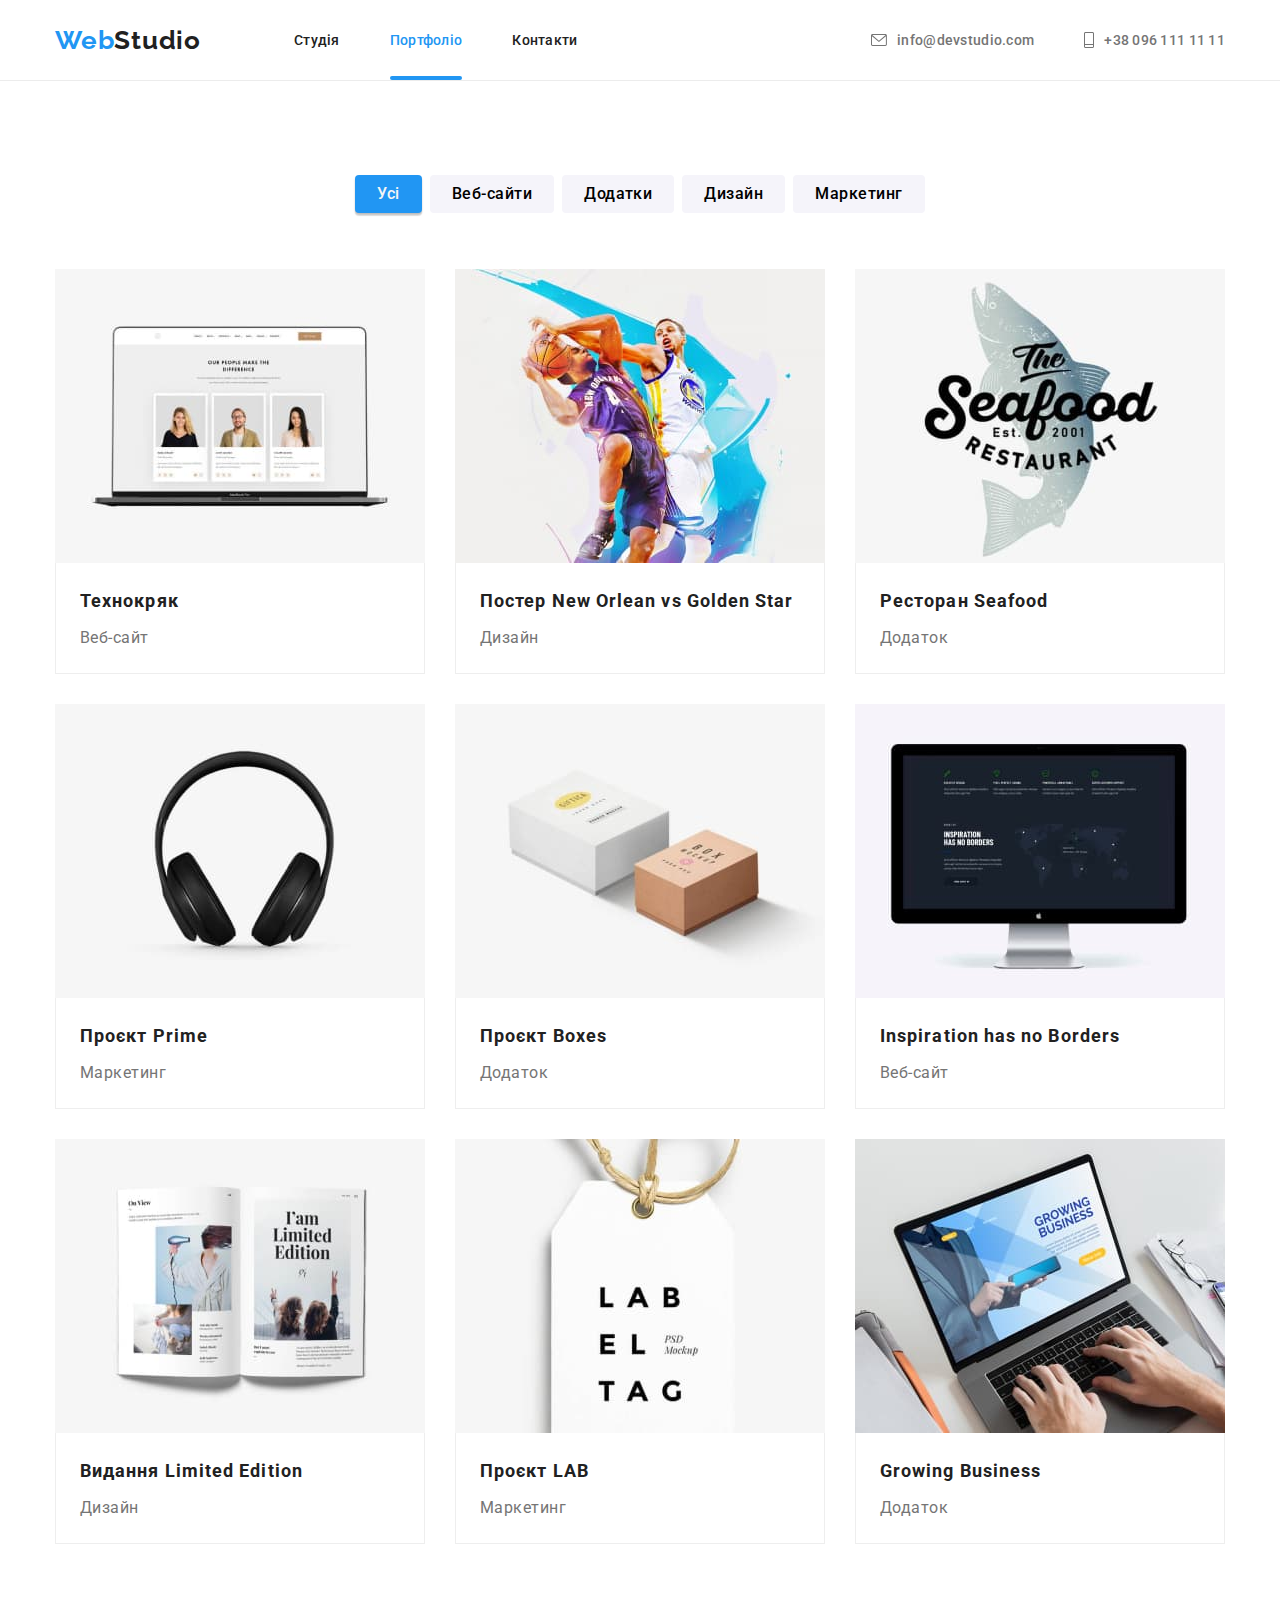
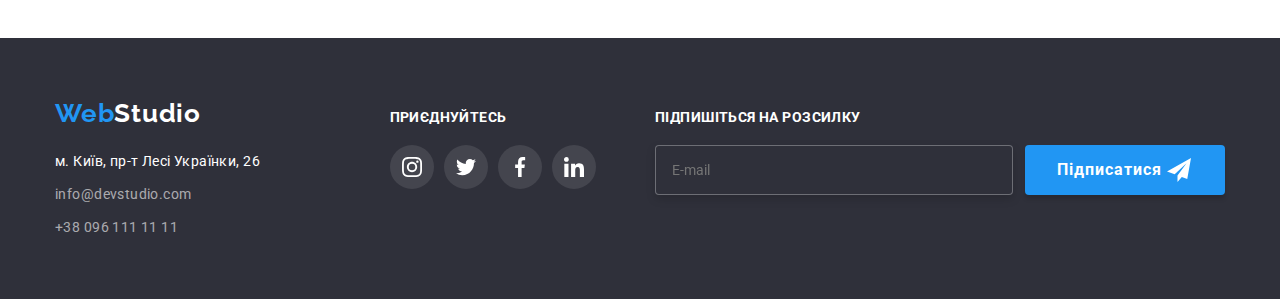
==== portfolio.html @ 70633ae8 "Initial commit" ====
<!DOCTYPE html>
<html lang="ek">
  <head>
    <meta charset="UTF-8" />
    <meta http-equiv="X-UA-Compatible" content="IE=edge" />
    <meta name="viewport" content="width=device-width, initial-scale=1.0" />
    <title>portfolio</title>

    <link rel="preconnect" href="https://fonts.googleapis.com" />
    <link rel="preconnect" href="https://fonts.gstatic.com" crossorigin />
    <link
      href="https://fonts.googleapis.com/css2?family=Raleway:wght@700&family=Roboto:wght@400;500;700;900&display=swap"
      rel="stylesheet"
    />

    <link rel="stylesheet" href="./CSS/modern-normalize.css" />

    <link rel="stylesheet" href="./CSS/style.css" />
  </head>
  <body>
    <!-- Шапка -->

    <header class="header">
      <div class="container container-head">
        <nav class="nav">
          <a class="logo-head" href="./index.html"><span class="accent">Web</span>Studio</a>
          <ul class="list-nav">
            <li class="item-nav">
              <a class="link-nav" href="./index.html">Студія</a>
            </li>
            <li class="item-nav ">
              <a class="link-nav active" href="./portfolio.html">Портфоліо</a>
            </li>
            <li class="item-nav">
              <a class="link-nav" href="">Контакти</a>
            </li>
          </ul>
        </nav>

        <ul class="list-contakt">
          <li class="item">
            <a
              class="link-address"
              href="mailto:info@devstudio.com"
              target="_blank"
              rel="noreferrer noopener"
            >
              <svg class="address-icons" width="16" height="12">
                <use href="./images/icons.svg#envelope"></use>
              </svg>

              info@devstudio.com</a
            >
          </li>
          <li class="item-tel">
            <a class="link-tel" href="tel:+380961111111" target="_blank" rel="noreferrer noopener">
              <svg class="tel-icons" width="10" height="16">
                <use href="./images/icons.svg#tel"></use>
              </svg>
              +38 096 111 11 11</a
            >
          </li>
        </ul>
      </div>
    </header>

    <!--Основа-->

    <main class="main">
      <section class="section main-nav">
        <div class="container">
          <h1 class="visually-hidden">Портфоліо</h1>
          <ul class="list-btn">
            <li class="item-btn">
              <button class="btn-all" type="button"><span class="text-all"> Усі </span></button>
            </li>
            <li class="item-btn">
              <button class="btn" type="button">Веб-сайти</button>
            </li>
            <li class="item-btn">
              <button class="btn" type="button">Додатки</button>
            </li>
            <li class="item-btn">
              <button class="btn" type="button">Дизайн</button>
            </li>
            <li class="item-btn">
              <button class="btn" type="button">Маркетинг</button>
            </li>
          </ul>

          <!--Проекти протфоліо-->

          <ul class="list-port">
            <li class="item-port">
              <div class="tomb-img">
              <img
                src="./images/portfolio/img-1.jpg"
                alt="на екрані фото трьох людей"
                class="img"
                width="370"
                height="294"
              />
              <div class="overlay">
                <p class="overlay-text">Ресурс пропонує комплексні пропозиції з різним рівнем функціоналу та сервісів. Все це дозволить відвідувачу отримати вичерпні відомості про компанію чи приватну особу.</p>
              </div>
              </div>
              <div class="bord">
                <h2 class="subject">Технокряк</h2>
                <p class="text-port">Веб-сайт</p>
              </div>
            </li>
            <li class="item-port">
              <div class="tomb-img">
              <img
                src="./images/portfolio/img-2.jpg"
                alt="два баскедболіста борються за мяч"
                class="img"
                width="370"
                height="294"
              />
              <div class="overlay">
                <p class="overlay-text">Ресурс пропонує комплексні пропозиції з різним рівнем функціоналу та сервісів. Все це дозволить відвідувачу отримати вичерпні відомості про компанію чи приватну особу.</p>
              </div>
              </div>
              <div class="bord">
                <h2 class="subject">Постер New Orlean vs Golden Star</h2>
                <p class="text-port">Дизайн</p>
              </div>
            </li>
            <li class="item-port">
              <div class="tomb-img">
              <img
                src="./images/portfolio/img-3.jpg"
                alt="логоти ресорану з робою"
                class="img"
                width="370"
                height="294"
              />
              <div class="overlay">
                <p class="overlay-text">Ресурс пропонує комплексні пропозиції з різним рівнем функціоналу та сервісів. Все це дозволить відвідувачу отримати вичерпні відомості про компанію чи приватну особу.</p>
              </div>
              </div>
              <div class="bord">
                <h2 class="subject">Ресторан Seafood</h2>
                <p class="text-port">Додаток</p>
              </div>
            </li>
            <li class="item-port">
              <div class="tomb-img">
              <img
                src="./images/portfolio/img-4.jpg"
                alt="наушники"
                class="img"
                width="370"
                height="294"
              />
              <div class="overlay">
                <p class="overlay-text">Ресурс пропонує комплексні пропозиції з різним рівнем функціоналу та сервісів. Все це дозволить відвідувачу отримати вичерпні відомості про компанію чи приватну особу.</p>
              </div>
              </div>
              <div class="bord">
                <h2 class="subject">Проєкт Prime</h2>
                <p class="text-port">Маркетинг</p>
              </div>
            </li>
            <li class="item-port">
              <div class="tomb-img">
              <img
                src="./images/portfolio/img-5.jpg"
                alt="дві коробки"
                class="img"
                width="370"
                height="294"
              />
              <div class="overlay">
                <p class="overlay-text">Ресурс пропонує комплексні пропозиції з різним рівнем функціоналу та сервісів. Все це дозволить відвідувачу отримати вичерпні відомості про компанію чи приватну особу.</p>
              </div>
              </div>
              <div class="bord">
                <h2 class="subject">Проєкт Boxes</h2>
                <p class="text-port">Додаток</p>
              </div>
            </li>
            <li class="item-port">
              <div class="tomb-img">
              <img
                src="./images/portfolio/img-6.jpg"
                alt="на екрані зображена карта світу"
                class="img"
                width="370"
                height="294"
              />
              <div class="overlay">
                <p class="overlay-text">Ресурс пропонує комплексні пропозиції з різним рівнем функціоналу та сервісів. Все це дозволить відвідувачу отримати вичерпні відомості про компанію чи приватну особу.</p>
              </div>
              </div>
              <div class="bord">
                <h2 class="subject">Inspiration has no Borders</h2>
                <p class="text-port">Веб-сайт</p>
              </div>
            </li>
            <li class="item-port">
              <div class="tomb-img">
              <img
                src="./images/portfolio/img-7.jpg"
                alt="розгорнута книга"
                class="img"
                width="370"
                height="294"
              />
              <div class="overlay">
                <p class="overlay-text">Ресурс пропонує комплексні пропозиції з різним рівнем функціоналу та сервісів. Все це дозволить відвідувачу отримати вичерпні відомості про компанію чи приватну особу.</p>
              </div>
              </div>
              <div class="bord">
                <h2 class="subject">Видання Limited Edition</h2>
                <p class="text-port">Дизайн</p>
              </div>
            </li>
            <li class="item-port">
              <div class="tomb-img">
              <img
                src="./images/portfolio/img-8.jpg"
                alt="бірка з логотипом"
                class="img"
                width="370"
                height="294"
              />
              <div class="overlay">
                <p class="overlay-text">Ресурс пропонує комплексні пропозиції з різним рівнем функціоналу та сервісів. Все це дозволить відвідувачу отримати вичерпні відомості про компанію чи приватну особу.</p>
              </div>
              </div>
              <div class="bord">
                <h2 class="subject">Проєкт LAB</h2>
                <p class="text-port">Маркетинг</p>
              </div>
            </li>
            <li class="item-port">
              <div class="tomb-img">
              <img
                src="./images/portfolio/img-9.jpg"
                alt="набирає на клавіатурі ноутбука"
                class="img"
                width="370"
                height="294"
              />
              <div class="overlay">
                <p class="overlay-text">Ресурс пропонує комплексні пропозиції з різним рівнем функціоналу та сервісів. Все це дозволить відвідувачу отримати вичерпні відомості про компанію чи приватну особу.</p>
              </div>
              </div>
              <div class="bord">
                <h2 class="subject">Growing Business</h2>
                <p class="text-port">Додаток</p>
              </div>
            </li>
          </ul>
        </div>
      </section>
    </main>

    <!-- Підвал -->

   <footer class="footer">
      <div class="container foot-wrap">
        <div class="contact">
        <a class="logo-foot" href="./index.html"><span class="accent">Web</span>Studio</a>
          <address class="cont">
            <ul class="list-cont">
              <li class="item-cont">
                <a class="link-cont" href="">м. Київ, пр-т Лесі Українки, 26</a>
              </li>
              <li class="item-cont">
                <a class="link-address-foot" href="mailto:info@devstudio.com">info@devstudio.com</a>
              </li>
              <li class="item-cont">
                <a class="link-tel-foot" href="tel:+380961111111">+38 096 111 11 11</a>
              </li>
            </ul>
          </address>
        </div>

          <div class="social-foot">
            <h2 class="title-foote">ПРИЄДНУЙТЕСЬ</h2>
            <ul class="socials list-foot">
              <li class="socilas-item-foot">
                <a
                  class="socials-link-foot"
                  href="https://www.instagram.com/"
                  target="_blank"
                  rel="noreferrer noopener"
                  aria-label="Instagram"
                >
                  <svg class="socials-icons-foot" width="20" height="20">
                    <use href="./images/icons.svg#instagram"></use>
                  </svg>
                </a>
              </li>
              <li class="socilas-item-foot">
                <a
                  class="socials-link-foot"
                  href="https://twitter.com/"
                  target="_blank"
                  rel="noreferrer noopener"
                  aria-label="Twitter"
                >
                  <svg class="socials-icons-foot" width="20" height="20">
                    <use href="./images/icons.svg#twitter"></use>
                  </svg>
                </a>
              </li>
              <li class="socilas-item-foot">
                <a
                  class="socials-link-foot"
                  href="https://www.facebook.com/"
                  target="_blank"
                  rel="noreferrer noopener"
                  aria-label="Facebook"
                >
                  <svg class="socials-icons-foot" width="20" height="20">
                    <use href="./images/icons.svg#facebook"></use></svg
                ></a>
              </li>
              <li class="socilas--foot">
                <a
                  class="socials-link-foot"
                  href="https://www.linkedin.com/"
                  target="_blank"
                  rel="noreferrer noopener"
                  aria-label="Linkedin"
                >
                  <svg class="socials-icons-foot" width="20" height="20">
                    <use href="./images/icons.svg#linkedin"></use></svg
                ></a>
              </li>
            </ul>
          </div>

          <form class="form-footer" name="form-emil">
            <strong class="form-footer-title">Підпишіться на розсилку</strong>

              <div class="form-footer-group" role="group">
                <lable class="form-footer-field">
                  <input type="email" class="form-footer-input" name="email" placeholder="E-mail">
                </lable>
              
              <button class="footer-btn" type="submit">Підписатися</button>
              <svg class="footer-btn-icons" width="24" height="24" >
                <use href="./images/icons.svg#send"></use>
              </svg>
              <div>
          </form>
      </div>
    </footer>
  </body>
</html>
---- CSS/style.css ----
:root {
  --accent-color: #2196f3;
  --secondary-color: #f5f5f5;
  --primary-text-color: #212121;
  --secondary-text-color: #757575;
  --icons-color: #afb1b8;
  --backgraund-color: #ffffff;
  --backgraund-secondary-color: #2f303a;
  --animation: 250ms cubic-bezier(0.4, 0, 0.2, 1);
}

body {
  font-family: 'Roboto', sans-serif;
  font-style: normal;
  font-size: 14px;
  letter-spacing: 0.03em;
  color: var(--primary-text-color);
  background-color: var(--backgraund-color);
}
/* reset*/

html {
  box-sizing: border-box;
}

*,
*::after,
*::before {
  box-sizing: inherit;
}
h1,
h2,
h3,
h4,
h5,
h6,
p,
ul {
  padding-left: 0;
  margin: 0;
}

img {
  display: block;
  max-width: 100%;
  height: auto;
}

.container {
  width: 1200px;
  margin: 0 auto;
  padding: 0 15px;
}

/*   outline: 2px solid red; */

.section {
  padding: 94px 0px;
}

.visually-hidden {
  position: absolute;
  width: 1px;
  height: 1px;
  margin: -1px;
  border: 0;
  padding: 0;

  white-space: nowrap;
  clip-path: inset(100%);
  clip: rect(0 0 0 0);
  overflow: hidden;
}

ul {
  list-style: none;
  display: inline-flex;
}

/* Соціальці мережі*/

.socials {
  display: flex;
  justify-content: center;
  gap: 10px;
}

.socials-link {
  display: flex;
  justify-content: center;
  align-items: center;
  width: 44px;
  height: 44px;
  background-color: var(--backgraund-color);
  border-radius: 50%;
  fill: var(--icons-color);
  transition: color var(--animation), background-color var(--animation);
}

.socials-icons {
  /*fill: currentColor;*/
  transition: fill var(--animation), background-color var(--animation);
}

/* .socials-link:hover .socials-icons,
.socials-link:focus .socials-icons {
  fill: var(--accent-color);
}
  */

.socials-link:hover,
.socials-link:focus {
  background-color: var(--accent-color);
  fill: var(--backgraund-color);
}

/* Клієнти */

.icons-list {
  display: flex;
  justify-content: center;
  gap: 30px;
  flex-basis: calc((100% - 30px) / 6);
  /*fill: var(--icons-color);*/
  cursor: pointer;
}

/*.icons-item {
  display: flex;
  justify-content: center;
  align-items: center;
  width: 170px;
  height: 92px;
  border: 1px solid var(--icons-color);
  border-radius: 4px;
}
*/
.icons-link {
  display: flex;
  justify-content: center;
  align-items: center;
  width: 170px;
  height: 92px;
  fill: var(--icons-color);
  border: 1px solid var(--icons-color);
  border-radius: 4px;
  transition: color var(--animation), background-color var(--animation);
}

.cliens-icons {
  transition: fill var(--animation);
}

.icons-link:hover,
.icons-link:focus {
  fill: var(--accent-color);
  border-color: var(--accent-color);
}

.accent {
  color: var(--accent-color);
}

a {
  color: inherit;
  text-decoration: none;
}

.container-head {
  display: flex;
  align-items: center;
}

.link-nav:hover,
.link-nav:focus {
  color: var(--accent-color);
}

.link-tel:hover,
.link-tel:focus {
  color: var(--accent-color);
}

.link-address:hover,
.link-address:focus {
  color: var(--accent-color);
}

.address-icons {
  fill: currentColor;
}

.tel-icons {
  fill: currentColor;
}

.address-icons:hover,
.address-icons:focus {
  fill: var(--accent-color);
}

.tel-icons:hover,
.tel-icons:focus {
  fill: var(--accent-color);
}

.tel-icons {
  justify-content: center;
  align-items: center;
}
.item-tel {
  gap: 10px;
}

/* Шапка */

header {
  border-bottom: 1px solid #ececec;
}

.logo-head {
  font-family: 'Raleway';
  font-style: normal;
  font-weight: 700;
  font-size: 26px;
  line-height: calc(31 / 26);
  letter-spacing: 0.03em;
  margin-right: 93px;
}

.nav {
  display: flex;
  align-items: center;
}

.list-nav {
  gap: 50px;
}

.list-contakt {
  display: flex;
  align-items: center;
  justify-content: center;
  margin-left: auto;
  gap: 50px;
}

.active {
  position: relative;
  color: var(--accent-color);
}

/* .port {
  position: relative;
  color: var(--accent-color);
} */

.link-nav {
  font-weight: 500;
  font-size: 14px;
  line-height: calc(16 / 14);
  letter-spacing: 0.02em;
  padding-top: 20px;
  padding-bottom: 32px;
  transition: color var(--animation);
}

.link-nav.active::after {
  content: '';
  position: absolute;
  bottom: 0;
  left: 0;

  width: 100%;
  height: 4px;
  border-radius: 2px;
  background-color: var(--accent-color);
}

.link-address {
  display: flex;
  justify-content: center;
  align-items: center;
  gap: 10px;
  color: var(--secondary-text-color);
  font-weight: 500;
  font-size: 14px;
  line-height: calc(16 / 14);
  letter-spacing: 0.02em;
  padding-top: 32px;
  padding-bottom: 32px;
  transition: color var(--animation);
}

.link-tel {
  display: flex;
  justify-content: center;
  align-items: center;
  gap: 10px;
  color: var(--secondary-text-color);
  font-weight: 500;
  font-size: 14px;
  line-height: calc(16 / 14);
  letter-spacing: 0.02em;
  padding-top: 32px;
  padding-bottom: 32px;
  transition: color var(--animation);
}

/* Ефективні бізнесу */

.hero {
  max-width: 1600px;
  text-align: center;
  padding: 200px 0;
  background-color: #2f303a;
  background-image: linear-gradient(to right, rgba(48, 48, 58, 0.4), rgba(48, 48, 58, 0.4)),
    url(../images/main/Img.jpg);
  background-position: center;
  background-repeat: no-repeat;
  background-size: cover;
  margin: 0 auto;
}

.hero-title {
  width: 696px;
  font-weight: 900;
  font-size: 44px;
  line-height: calc(61 / 44);
  text-align: center;
  letter-spacing: 0.06em;
  text-transform: uppercase;
  color: var(--backgraund-color);
  margin-right: auto;
  margin-left: auto;
  margin-bottom: 30px;
}

.btns:hover,
.btns:focus {
  cursor: pointer;
}

.btns {
  width: 216px;
  min-height: 50px;

  letter-spacing: 0.06em;
  background: var(--accent-color);
  box-shadow: 0px 4px 4px rgba(0, 0, 0, 0.15);
  border-radius: 4px;
  border: 0;
  padding: 10px 32px;
  color: var(--backgraund-color);
}

/* Блок про нас */

.list-icon-about {
  display: flex;
  justify-content: center;
  gap: 30px;
  margin-bottom: 30px;
}

.item-icon-adout {
  display: flex;
  justify-content: center;
  align-items: center;
  width: 270px;
  height: 120px;
  border-radius: 4px;
  background-color: #f5f4fa;
  margin-bottom: 30px;
}

.list-about {
  display: flex;
  justify-content: center;
  gap: 30px;
  margin-bottom: 30px;
}

.item-about {
  width: calc((100% - 90px) / 4);
}

.title-about {
  font-size: 14px;
  line-height: calc(16 / 14);
  letter-spacing: 0.03em;
  text-transform: uppercase;
  margin-bottom: 10px;
}

.text-about {
  line-height: calc(24 / 14);
  letter-spacing: 0.03em;
  color: var(--secondary-text-color);
}

/* Блок чим ми займаймось */
.img {
  padding-top: 0;
}
.title-hero {
  font-weight: 700;
  font-size: 36px;
  line-height: calc(42 / 36);
  text-align: center;
  letter-spacing: 0.03em;
  margin-bottom: 50px;
}

.list-img {
  gap: 30px;
  padding-bottom: 0;
}

.tomb-work {
  position: relative;
}

.overlay-work {
  position: absolute;
  bottom: 0;
  left: 0;

  width: 100%;
  height: 70px;
  display: flex;
  justify-content: center;
  align-items: left;
  /* backdrop-filter: blur;*/
  background-color: rgba(47, 48, 58, 0.8);
  padding-top: 27px;
  padding-bottom: 27px;
}

.text-work {
  font-weight: 700;
  font-size: 14px;
  line-height: calc(16 / 14);
  color: var(--backgraund-color);
  letter-spacing: 0.03em;
  text-transform: uppercase;
}

/* Блок наша команда */

.team-wrap {
  padding-top: 30px;
  padding-bottom: 30px;
  padding-left: 32px;
  padding-right: 32px;
}

.section-team {
  background-color: #f5f4fa;
}

.title-team {
  font-weight: 500;
  font-size: 16px;
  line-height: calc(19 / 16);
  text-align: center;
  letter-spacing: 0.03em;
  color: var(--primary-text-color);
  margin-bottom: 10px;
}

.list-team {
  gap: 30px;
}

.item-team {
  width: calc((100% - 90px) / 4);
  box-shadow: 0px 1px 3px rgba(0, 0, 0, 0.12), 0px 1px 1px rgba(0, 0, 0, 0.14),
    0px 2px 1px rgba(0, 0, 0, 0.2);
  border-radius: 0px 0px 4px 4px;
  background: var(--backgraund-color);
}

.text-team {
  margin-bottom: 16px;
  font-weight: 400;
  font-size: 16px;
  line-height: calc(19 / 16);
  text-align: center;
  letter-spacing: 0.03em;
  color: var(--secondary-text-color);
}

/* Футер/підвал */

footer {
  padding-top: 60px;
  padding-bottom: 60px;
}
.foot-wrap {
  display: flex;
  align-items: baseline;
  justify-content: space-between;
}

.footer {
  color: var(--backgraund-color);
  background: var(--backgraund-secondary-color);
  font-weight: 400;
  font-size: 14px;
  line-height: calc(24 / 14);
}

.cont {
  display: flex;
  margin-top: 20px;
  margin-right: 70px;
}

.list-cont {
  display: list-item;
  font-weight: 400;
  font-size: 14px;
  line-height: calc(24 / 14);
}

.logo-foot {
  font-family: 'Raleway';
  font-style: normal;
  font-weight: 700;
  font-size: 26px;
  line-height: calc(31 / 26);
  letter-spacing: 0.03em;
  color: var(--backgraund-color);
}

.item-cont {
  margin-bottom: 9px;
}
.item-cont:last-child {
  margin-bottom: 0;
}
.link-tel-foot {
  font-style: normal;
  font-weight: 400;
  font-size: 14px;
  line-height: calc(24 / 14);
  color: rgba(255, 255, 255, 0.6);
  transition: color var(--animation);
}

.link-address-foot {
  font-style: normal;
  font-weight: 400;
  font-size: 14px;
  line-height: calc(24 / 14);
  color: rgba(255, 255, 255, 0.6);
  transition: color var(--animation);
}

.link-address-foot:hover,
.link-address-foot:focus {
  color: var(--accent-color);
}

.link-tel-foot:hover,
.link-tel-foot:focus {
  color: var(--accent-color);
}

.link-cont {
  font-style: normal;
  font-weight: 400;
  font-size: 14px;
  line-height: calc(24 / 14);
  cursor: default;
}

.social-foot {
  display: flex;
  align-items: flex-start;
  flex-direction: column;
  /*margin-right: 93px;*/
}

.title-foote {
  font-weight: 700;
  font-size: 14px;
  line-height: calc(16 / 14);
  letter-spacing: 0.03em;
  text-transform: uppercase;
  color: var(--backgraund-color);
  margin-bottom: 20px;
}

.socials-link-foot {
  display: flex;
  justify-content: center;
  align-items: center;
  width: 44px;
  height: 44px;
  background-color: rgba(255, 255, 255, 0.1);
  border-radius: 50%;
  fill: var(--backgraund-color);
  transition: color var(--animation), background-color var(--animation);
}

.socials-link-foot:hover,
.socials-link-foot:focus {
  background-color: var(--accent-color);
  fill: var(--backgraund-color);
}

.socials-icons-foot {
  transform: fill var(--animation);
}

.form-footer {
  display: flex;
  flex-direction: column;
}

.form-footer-title {
  font-size: 14px;
  line-height: calc(16 / 14);
  letter-spacing: 0.03em;
  text-transform: uppercase;
  margin-bottom: 20px;
}

.form-footer-group {
  display: flex;
  position: relative;
  align-items: center;
}

.form-footer-field {
  margin-right: 12px;
}

.form-footer-input {
  width: 358px;
  height: 50px;
  padding-left: 16px;

  box-sizing: border-box;
  border: 1px solid rgba(255, 255, 255, 0.3);
  filter: drop-shadow(0px 4px 4px rgba(0, 0, 0, 0.15));

  border-radius: 4px;
  background-color: var(--backgraund-secondary-color);
  color: var(--backgraund-color);
}

.footer-btn {
  display: flex;
  align-items: center;
  justify-content: flex-start;

  font-weight: 700;
  font-size: 16px;
  line-height: calc(30 / 16);

  margin: 0 auto;
  width: 200px;
  min-height: 50px;
  letter-spacing: 0.06em;
  gap: 10px;

  background: var(--accent-color);
  box-shadow: 0px 4px 4px rgba(0, 0, 0, 0.15);
  border-radius: 4px;
  border: 0;
  padding: 10px 32px;
  color: var(--backgraund-color);
  /*cursor: pointer;*/
}

.footer-btn:hover,
.footer-btn:focus {
  cursor: pointer;
}

.footer-btn-icons {
  position: absolute;
  right: 34px;
}

/* портфоліо основа*/

.btn {
  font-style: normal;
  font-weight: 500;
  font-size: 16px;
  line-height: calc(26 / 16);
  text-align: center;
  letter-spacing: 0.03em;
  background: #f5f4fa;
  border-radius: 4px;
  border: 0;
  padding: 6px 22px;
  transition: color var(--animation), background var(--animation), box-shadow var(--animation);
}

.list-btn {
  display: flex;
  justify-content: center;
  gap: 8px;
  margin-bottom: 56px;
}

.list-port {
  display: flex;
  flex-wrap: wrap;
  gap: 30px;
  padding-left: 0;
}

.item-port {
  width: calc((100% - 60px) / 3);
  transition: box-shadow var(--animation);
}

.item-port:hover,
.item-port:focus {
  box-shadow: 0px 1px 1px rgba(0, 0, 0, 0.12), 0px 4px 4px rgba(0, 0, 0, 0.06),
    1px 4px 6px rgba(0, 0, 0, 0.16);
}

.bord {
  padding-top: 20px;
  padding-bottom: 20px;
  padding-left: 24px;
  padding-right: 24px;
  border-bottom: 1px solid #eeeeee;
  border-left: 1px solid #eeeeee;
  border-right: 1px solid #eeeeee;
}

.btn-all {
  font-weight: 500;
  font-size: 16px;
  line-height: calc(26 / 16);
  text-align: center;
  letter-spacing: 0.03em;
  background: var(--accent-color);
  box-shadow: 0px 3px 1px rgba(0, 0, 0, 0.1), 0px 1px 2px rgba(0, 0, 0, 0.08),
    0px 2px 2px rgba(0, 0, 0, 0.12);
  border-radius: 4px;
  border: 0;
  padding: 6px 22px;
  transition: color var(--animation), background var(--animation), box-shadow var(--animation);
}

.subject {
  font-size: 18px;
  line-height: calc(36 / 18);
  letter-spacing: 0.06em;
  margin-bottom: 4px;
}

.text-port {
  font-size: 16px;
  line-height: calc(30 / 16);
  letter-spacing: 0.03em;
  color: var(--secondary-text-color);
}

.text-all {
  font-weight: 500;
  font-size: 16px;
  line-height: calc(26 / 16);
  text-align: center;
  letter-spacing: 0.03em;
  color: var(--secondary-color);
}

.btn:hover,
.btn:focus {
  font-weight: 500;
  font-size: 16px;
  line-height: calc(26 / 16);
  text-align: center;
  letter-spacing: 0.03em;
  background: var(--accent-color);
  color: #ffffff;
  cursor: pointer;
  box-shadow: 0px 3px 1px rgba(0, 0, 0, 0.1), 0px 1px 2px rgba(0, 0, 0, 0.08),
    0px 2px 2px rgba(0, 0, 0, 0.12);
}

.btn-all:hover,
.btn-all:focus {
  color: var(--secondary-color);
  background: var(--accent-color);
  cursor: pointer;
  box-shadow: 0px 3px 1px rgba(0, 0, 0, 0.1), 0px 1px 2px rgba(0, 0, 0, 0.08),
    0px 2px 2px rgba(0, 0, 0, 0.12);
}

.tomb-img {
  position: relative;
  overflow: hidden;
}

.overlay {
  position: absolute;
  top: 0;
  left: 0;

  transform: translateY(100%);

  width: 100%;
  height: 100%;

  transition: transform var(--animation);

  display: flex;
  justify-content: center;
  align-items: left;
  /* backdrop-filter: blur;*/
  background-color: rgba(33, 150, 243, 0.9);
  padding: 63px 24px;
}

.item-port:hover .overlay {
  transform: translateY(0);
}
.overlay-text {
  font-size: 18px;
  line-height: calc(28 / 18);
  color: var(--backgraund-color);
}
/* modals*/

.backdrop {
  position: fixed;
  top: 0;
  left: 0;
  z-index: 1000;
  /*display: flex;
  justify-content: center;
  align-items: center; */

  width: 100%;
  height: 100%;
  background-color: rgba(0, 0, 0, 0.2);
  transition: visibility var(--animation), opacity var(--animation);
}
.backdrop.is-hidden {
  opacity: 0;
  pointer-events: none;
  visibility: hidden;
}

.modal {
  position: absolute;
  padding: 40px;
  top: 50%;
  left: 50%;
  transform: translate(-50%, -50%);
  width: 528px;
  height: 581px;
  background-color: var(--backgraund-color);
  border-radius: 4px;
  box-shadow: 0px 1px 3px rgba(0, 0, 0, 0.12), 0px 1px 1px rgba(0, 0, 0, 0.14),
    0px 2px 1px rgba(0, 0, 0, 0.2);
}

.modal-btn {
  position: absolute;
  top: 10px;
  right: 10px;
  width: 30px;
  height: 30px;
  display: flex;
  justify-content: center;
  align-items: center;

  padding: 0;
  background-color: var(--backgraund-color);
  fill: #000000;
  border-radius: 50%;
  border: 1px Solid rgba(0, 0, 0, 0.1);
  /*cursor: pointer;*/
  transition: fill var(--animation);
}

.modal-btn:hover,
.modal-btn:focus {
  fill: var(--accent-color);
  cursor: pointer;
}

/*label {
  display: block;
}

.register-form {
  padding: 40px;
}*/

.register-form-title {
  display: block;
  text-align: center;
  font-weight: 700;
  font-size: 20px;
  line-height: calc(23 / 20);
  text-align: center;
  letter-spacing: 0.03em;
  color: var(--primary-text-color);
  margin-bottom: 12px;
}

.register-form-grpup {
  display: flex;
  flex-direction: column;
  margin-bottom: 20px;
}

.register-form-field {
  position: relative;
  display: block;
  margin-bottom: 10px;
}

.register-form-lable {
  display: block;
  margin-bottom: 4px;
  font-weight: 400;
  font-size: 12px;

  line-height: calc(14 / 12);
  letter-spacing: 0.01em;
  color: var(--secondary-text-color);
}

.register-form-field:last-child {
  margin-bottom: 0;
}

.register-form-input {
  width: 100%;
  height: 40px;
  padding-left: 42px;
  padding-right: 42px;

  border: 1px solid rgba(33, 33, 33, 0.2);
  border-radius: 4px;
  outline: transparent;

  transition: border-color var(--animation);
}

.register-form-input:focus {
  border-color: var(--accent-color);
}

.register-form-icons {
  position: absolute;
  bottom: 12px;
  left: 10px;

  transition: fill var(--animation);
}

.register-form-input:focus + .register-form-icons {
  fill: var(--accent-color);
}

.register-form-message {
  display: block;
  resize: none;
  width: 100%;
  height: 120px;
  padding: 12px 16px;

  font-weight: 400;
  font-size: 12px;
  line-height: calc(14 / 12);
  letter-spacing: 0.01em;

  border: 1px solid rgba(33, 33, 33, 0.2);
  border-radius: 4px;
  outline: transparent;

  transition: border-color var(--animation);
}

.register-form-message::placeholder {
  font-weight: 400;
  font-size: 12px;
  line-height: calc(14 / 12);
  letter-spacing: 0.01em;
}

.register-form-message:focus {
  border-color: var(--accent-color);
}

.register-form-agreement {
  display: flex;
  align-items: center;
  justify-content: center;
  margin-bottom: 30px;
  position: relative;
  gap: 10px;
}

.icon-cheked {
  opacity: 0;
  fill: var(--accent-color);
  transition: opacity var(--animation);
}

.register-form-checkbox:checked + .register-form-icons-checkbox .icon-cheked {
  opacity: 1;
}

.icon-uncheked {
  opacity: 1;
  transition: opacity var(--animation);
}

.register-form-checkbox:checked + .register-form-icons-checkbox .icon-uncheked {
  opacity: 0;
}

.register-form-checkbox:focus + .register-form-icons-checkbox {
  outline: 2px solid var(--primary-text-color);
  outline-offset: 1px;
  border-radius: 2px;
}

.register-form-desc {
  user-select: none;

  font-size: 14px;
  line-height: calc(24 / 14);
  letter-spacing: 0.03em;
}

.register-form-link {
  color: var(--accent-color);
  text-decoration: underline;
}

.register-form-icons-checkbox {
  position: absolute;
  top: 5px;
  left: 10px;

  transition: fill var(--animation);
}

/*.register-form-checkbox:focus + .register-form-icons-checkbox {
  fill: var(--accent-color);
}*/

.register-form-btn {
  display: block;
  margin: 0 auto;

  font-weight: 700;
  font-size: 16px;
  line-height: calc(30 / 16);
  width: 200px;
  min-height: 50px;
  letter-spacing: 0.06em;

  background: var(--accent-color);
  box-shadow: 0px 4px 4px rgba(0, 0, 0, 0.15);
  border-radius: 4px;
  border: 0;
  padding: 10px 32px;
  color: var(--backgraund-color);
}

.register-form-btn:hover,
.register-form-btn:focus {
  cursor: pointer;
}
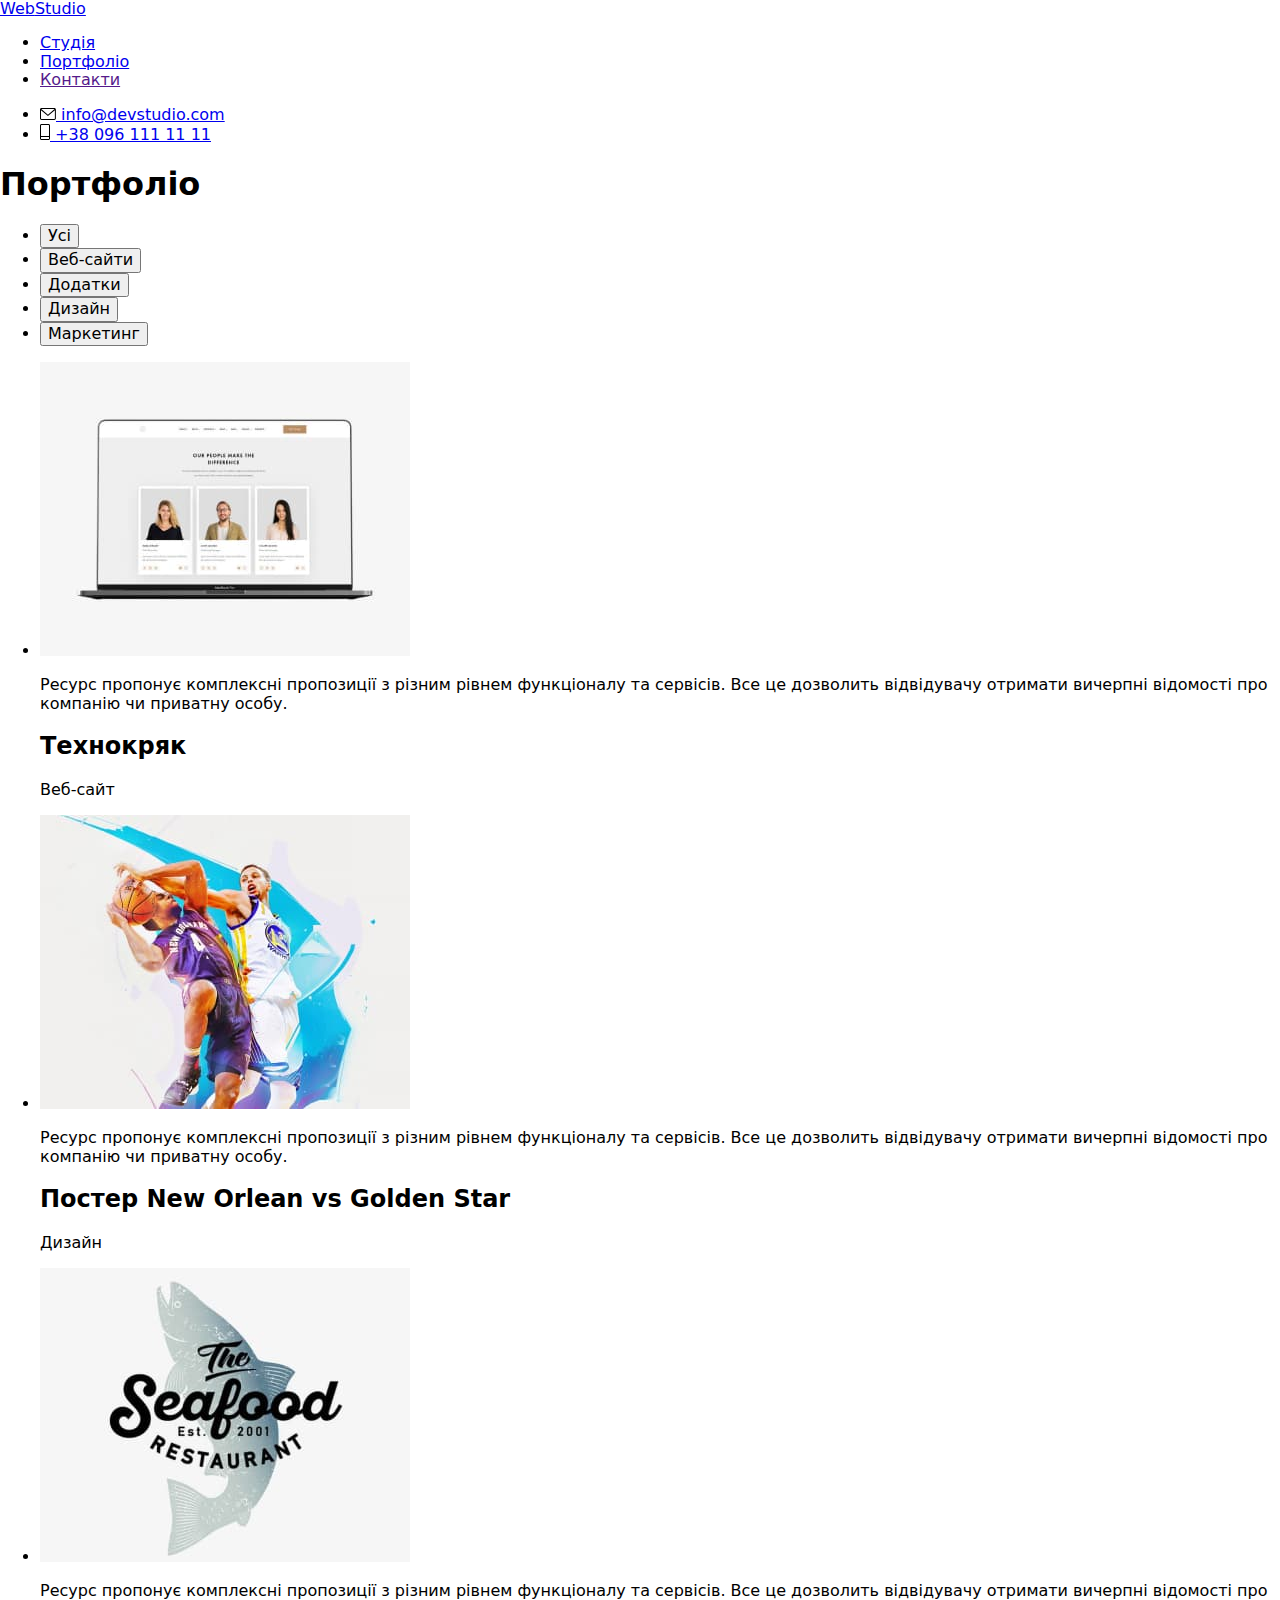
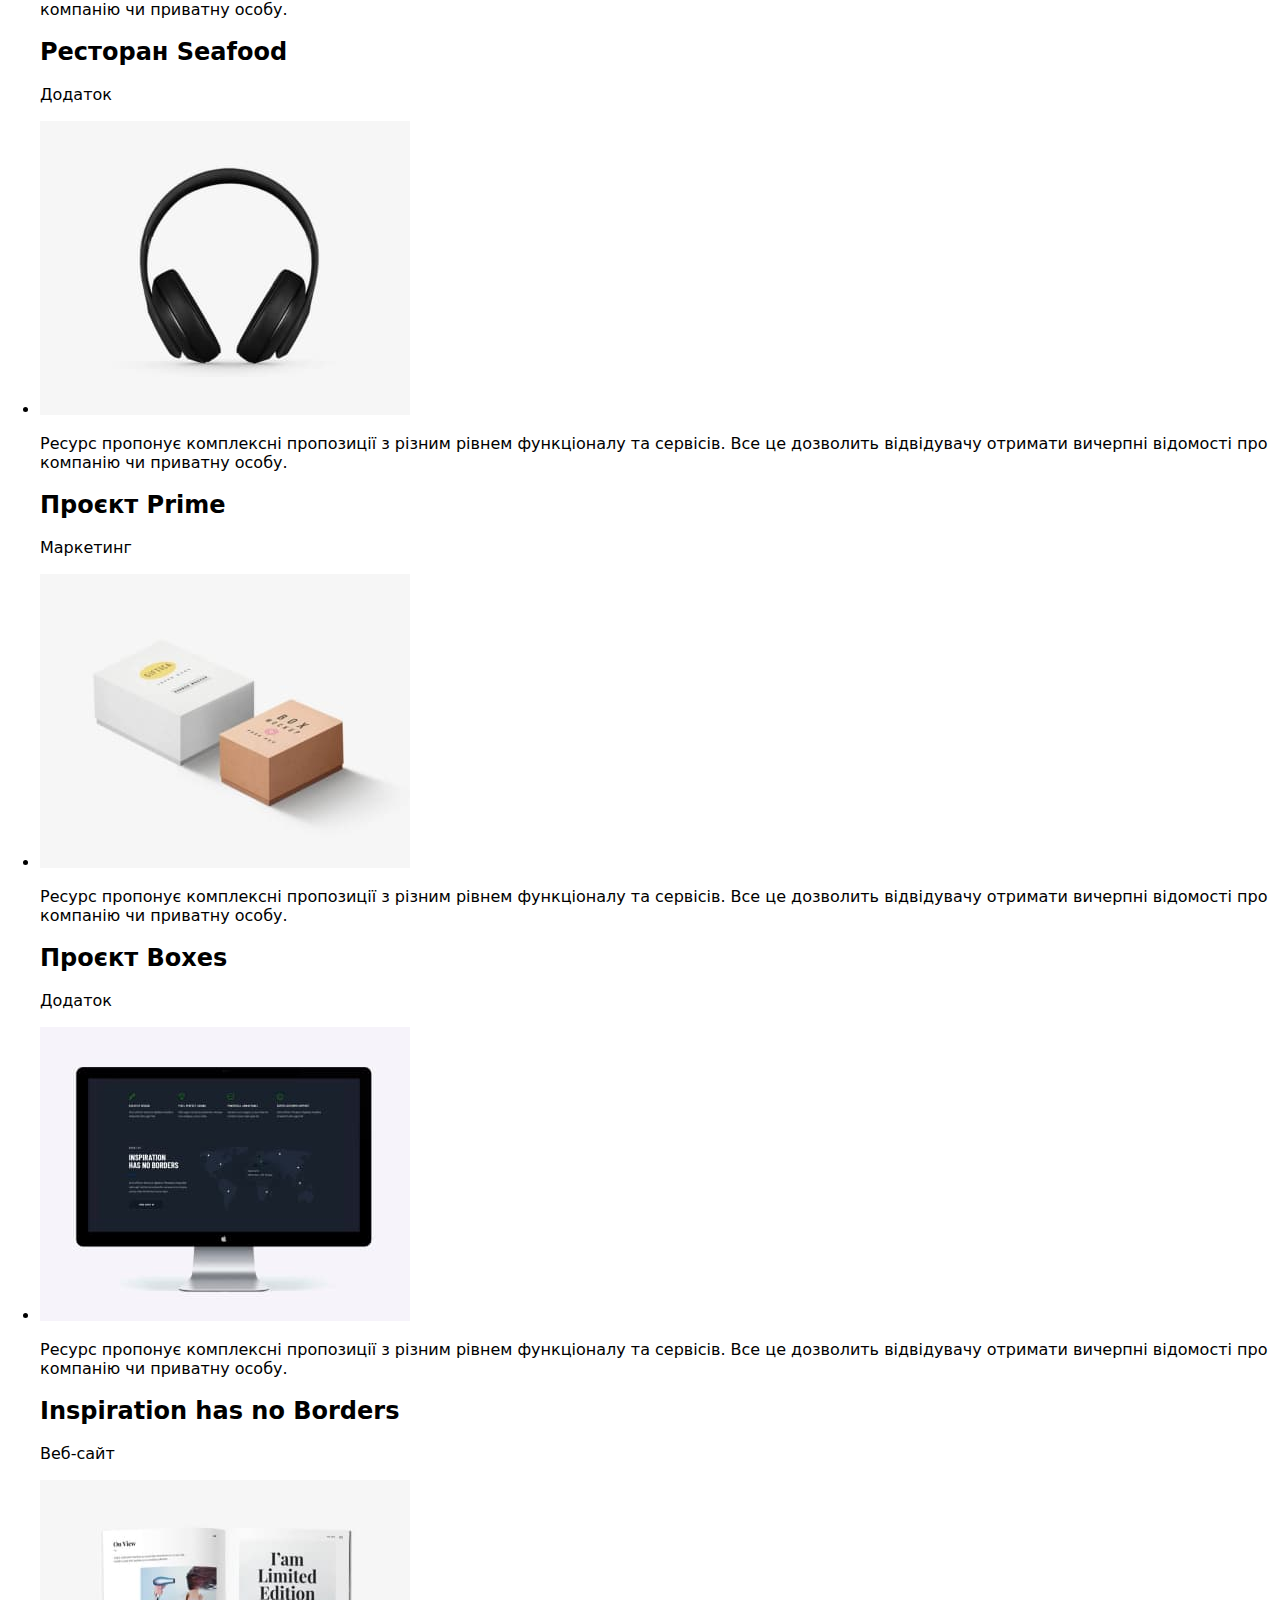
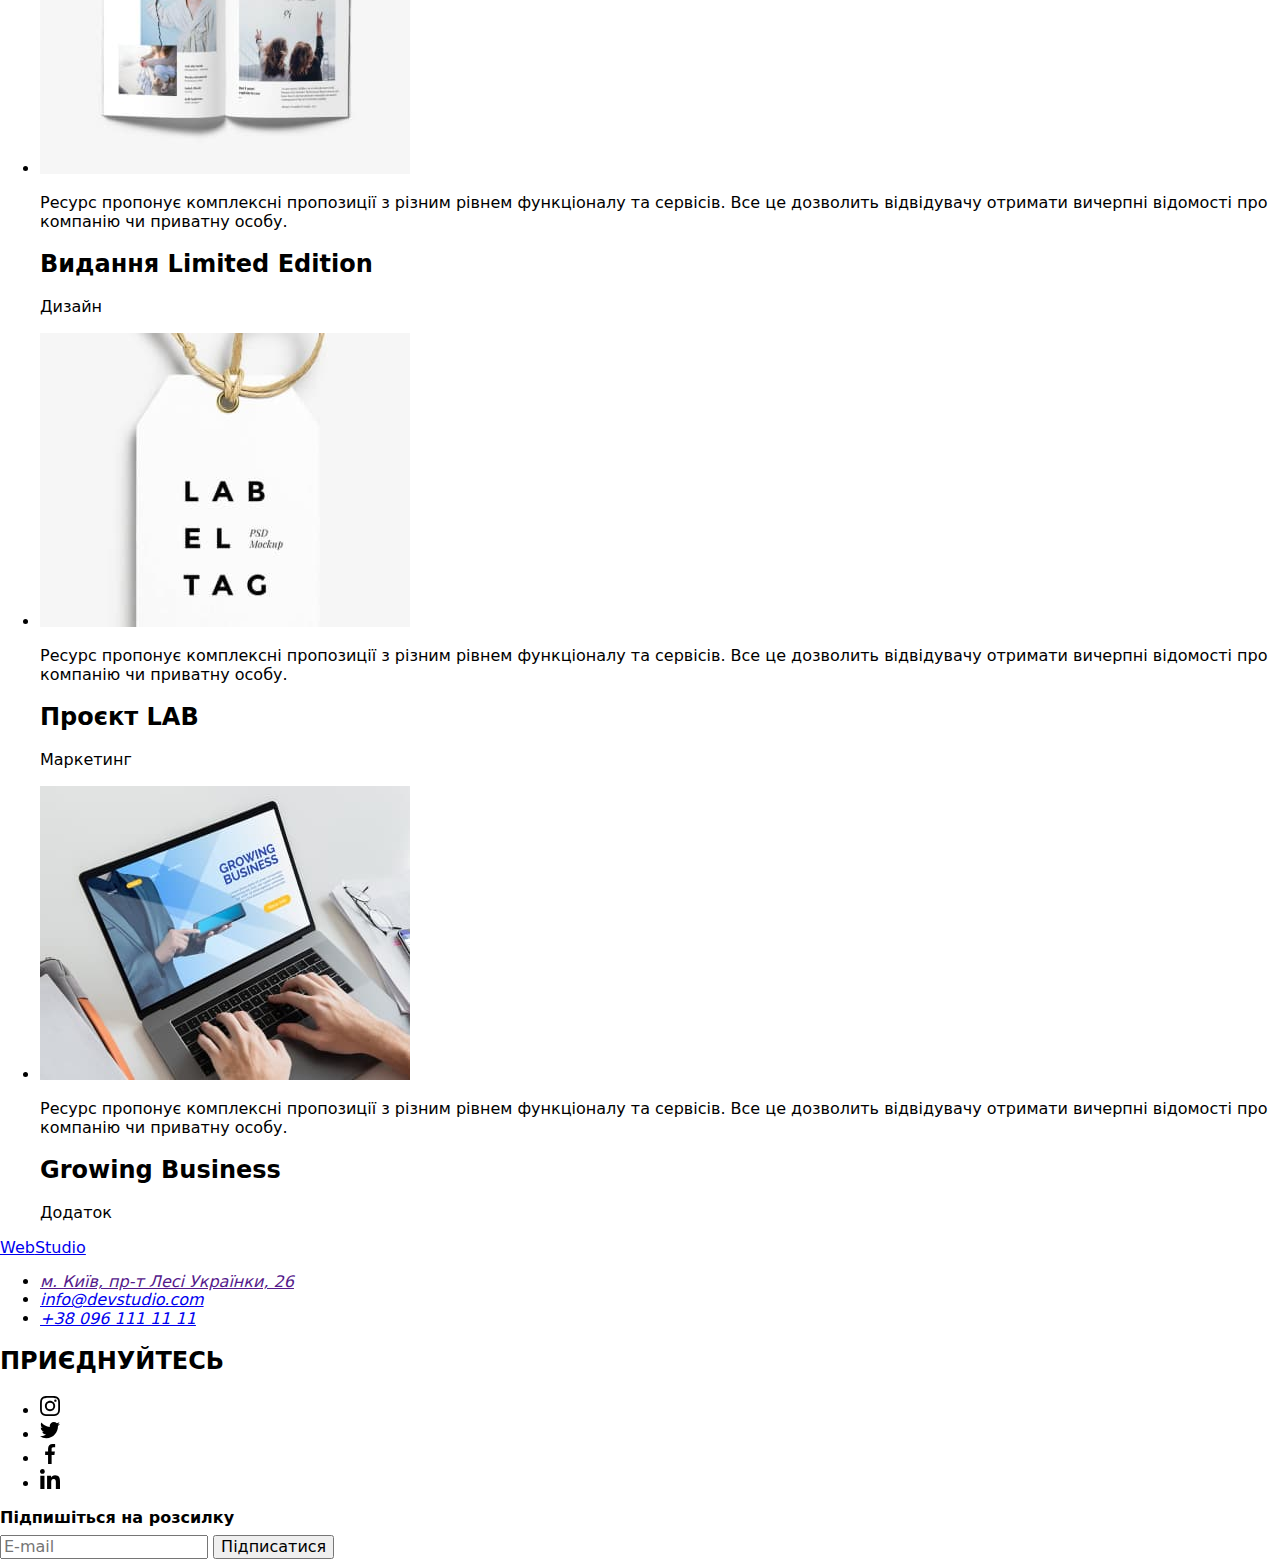
==== commit 85a385ee: "hw-07" ====
--- a/portfolio.html
+++ b/portfolio.html
@@ -21,40 +21,40 @@
     <!-- Шапка -->
 
     <header class="header">
-      <div class="container container-head">
+      <div class="container container-header">
         <nav class="nav">
-          <a class="logo-head" href="./index.html"><span class="accent">Web</span>Studio</a>
-          <ul class="list-nav">
-            <li class="item-nav">
-              <a class="link-nav" href="./index.html">Студія</a>
-            </li>
-            <li class="item-nav ">
-              <a class="link-nav active" href="./portfolio.html">Портфоліо</a>
-            </li>
-            <li class="item-nav">
-              <a class="link-nav" href="">Контакти</a>
+          <a class="nav__logo" href="./index.html"><span class="accent">Web</span>Studio</a>
+          <ul class="nav__list">
+            <li class="nav__item">
+              <a class="nav__link " href="./index.html">Студія</a>
+            </li>
+            <li class="nav__item">
+              <a class="nav__link active" href="./portfolio.html">Портфоліо</a>
+            </li>
+            <li class="nav__item">
+              <a class="nav__link" href="">Контакти</a>
             </li>
           </ul>
         </nav>
 
-        <ul class="list-contakt">
-          <li class="item">
+        <ul class="contakt__list">
+          <li class="contakt__address">
             <a
-              class="link-address"
+              class="contakt__link"
               href="mailto:info@devstudio.com"
               target="_blank"
               rel="noreferrer noopener"
             >
-              <svg class="address-icons" width="16" height="12">
+              <svg class="contakt__address-icons" width="16" height="12">
                 <use href="./images/icons.svg#envelope"></use>
               </svg>
 
               info@devstudio.com</a
             >
           </li>
-          <li class="item-tel">
-            <a class="link-tel" href="tel:+380961111111" target="_blank" rel="noreferrer noopener">
-              <svg class="tel-icons" width="10" height="16">
+          <li class="contakt__tel">
+            <a class="contakt__link" href="tel:+380961111111" target="_blank" rel="noreferrer noopener">
+              <svg class="contakt__tel-icons" width="10" height="16">
                 <use href="./images/icons.svg#tel"></use>
               </svg>
               +38 096 111 11 11</a
@@ -67,190 +67,190 @@
     <!--Основа-->
 
     <main class="main">
-      <section class="section main-nav">
-        <div class="container">
+      <section class="section navigation">
+        <div class="container ">
           <h1 class="visually-hidden">Портфоліо</h1>
-          <ul class="list-btn">
-            <li class="item-btn">
-              <button class="btn-all" type="button"><span class="text-all"> Усі </span></button>
-            </li>
-            <li class="item-btn">
-              <button class="btn" type="button">Веб-сайти</button>
-            </li>
-            <li class="item-btn">
-              <button class="btn" type="button">Додатки</button>
-            </li>
-            <li class="item-btn">
-              <button class="btn" type="button">Дизайн</button>
-            </li>
-            <li class="item-btn">
-              <button class="btn" type="button">Маркетинг</button>
+          <ul class="navigation__list">
+            <li class="navigation__item">
+              <button class="navigation__btn-all" type="button"><span class="navigation__text"> Усі </span></button>
+            </li>
+            <li class="navigation__item">
+              <button class="navigation__btn" type="button">Веб-сайти</button>
+            </li>
+            <li class="navigation__item">
+              <button class="navigation__btn" type="button">Додатки</button>
+            </li>
+            <li class="navigation__item">
+              <button class="navigation__btn" type="button">Дизайн</button>
+            </li>
+            <li class="navigation__item">
+              <button class="navigation__btn" type="button">Маркетинг</button>
             </li>
           </ul>
 
           <!--Проекти протфоліо-->
 
-          <ul class="list-port">
-            <li class="item-port">
-              <div class="tomb-img">
+          <ul class="card">
+            <li class="card__item">
+              <div class="card__tomb">
               <img
                 src="./images/portfolio/img-1.jpg"
                 alt="на екрані фото трьох людей"
-                class="img"
-                width="370"
-                height="294"
-              />
-              <div class="overlay">
-                <p class="overlay-text">Ресурс пропонує комплексні пропозиції з різним рівнем функціоналу та сервісів. Все це дозволить відвідувачу отримати вичерпні відомості про компанію чи приватну особу.</p>
-              </div>
-              </div>
-              <div class="bord">
-                <h2 class="subject">Технокряк</h2>
-                <p class="text-port">Веб-сайт</p>
-              </div>
-            </li>
-            <li class="item-port">
-              <div class="tomb-img">
+                class="card__img"
+                width="370"
+                height="294"
+              />
+              <div class="card__overlay">
+                <p class="card__overlay-text">Ресурс пропонує комплексні пропозиції з різним рівнем функціоналу та сервісів. Все це дозволить відвідувачу отримати вичерпні відомості про компанію чи приватну особу.</p>
+              </div>
+              </div>
+              <div class="card__bord">
+                <h2 class="card__subject">Технокряк</h2>
+                <p class="card__text">Веб-сайт</p>
+              </div>
+            </li>
+            <li class="card__item">
+              <div class="card__tomb">
               <img
                 src="./images/portfolio/img-2.jpg"
                 alt="два баскедболіста борються за мяч"
-                class="img"
-                width="370"
-                height="294"
-              />
-              <div class="overlay">
-                <p class="overlay-text">Ресурс пропонує комплексні пропозиції з різним рівнем функціоналу та сервісів. Все це дозволить відвідувачу отримати вичерпні відомості про компанію чи приватну особу.</p>
-              </div>
-              </div>
-              <div class="bord">
-                <h2 class="subject">Постер New Orlean vs Golden Star</h2>
-                <p class="text-port">Дизайн</p>
-              </div>
-            </li>
-            <li class="item-port">
-              <div class="tomb-img">
+                class="card__img"
+                width="370"
+                height="294"
+              />
+              <div class="card__overlay">
+                <p class="card__overlay-text">Ресурс пропонує комплексні пропозиції з різним рівнем функціоналу та сервісів. Все це дозволить відвідувачу отримати вичерпні відомості про компанію чи приватну особу.</p>
+              </div>
+              </div>
+              <div class="card__bord">
+                <h2 class="card__subject">Постер New Orlean vs Golden Star</h2>
+                <p class="card__text">Дизайн</p>
+              </div>
+            </li>
+            <li class="card__item">
+              <div class="card__tomb">
               <img
                 src="./images/portfolio/img-3.jpg"
                 alt="логоти ресорану з робою"
-                class="img"
-                width="370"
-                height="294"
-              />
-              <div class="overlay">
-                <p class="overlay-text">Ресурс пропонує комплексні пропозиції з різним рівнем функціоналу та сервісів. Все це дозволить відвідувачу отримати вичерпні відомості про компанію чи приватну особу.</p>
-              </div>
-              </div>
-              <div class="bord">
-                <h2 class="subject">Ресторан Seafood</h2>
-                <p class="text-port">Додаток</p>
-              </div>
-            </li>
-            <li class="item-port">
-              <div class="tomb-img">
+                class="card__img"
+                width="370"
+                height="294"
+              />
+              <div class="card__overlay">
+                <p class="card__overlay-text">Ресурс пропонує комплексні пропозиції з різним рівнем функціоналу та сервісів. Все це дозволить відвідувачу отримати вичерпні відомості про компанію чи приватну особу.</p>
+              </div>
+              </div>
+              <div class="card__bord">
+                <h2 class="card__subject">Ресторан Seafood</h2>
+                <p class="card__text">Додаток</p>
+              </div>
+            </li>
+            <li class="card__item">
+              <div class="card__tomb">
               <img
                 src="./images/portfolio/img-4.jpg"
                 alt="наушники"
-                class="img"
-                width="370"
-                height="294"
-              />
-              <div class="overlay">
-                <p class="overlay-text">Ресурс пропонує комплексні пропозиції з різним рівнем функціоналу та сервісів. Все це дозволить відвідувачу отримати вичерпні відомості про компанію чи приватну особу.</p>
-              </div>
-              </div>
-              <div class="bord">
-                <h2 class="subject">Проєкт Prime</h2>
-                <p class="text-port">Маркетинг</p>
-              </div>
-            </li>
-            <li class="item-port">
-              <div class="tomb-img">
+                class="card__img"
+                width="370"
+                height="294"
+              />
+              <div class="card__overlay">
+                <p class="card__overlay-text">Ресурс пропонує комплексні пропозиції з різним рівнем функціоналу та сервісів. Все це дозволить відвідувачу отримати вичерпні відомості про компанію чи приватну особу.</p>
+              </div>
+              </div>
+              <div class="card__bord">
+                <h2 class="card__subject">Проєкт Prime</h2>
+                <p class="card__text">Маркетинг</p>
+              </div>
+            </li>
+            <li class="card__item">
+              <div class="card__tomb">
               <img
                 src="./images/portfolio/img-5.jpg"
                 alt="дві коробки"
-                class="img"
-                width="370"
-                height="294"
-              />
-              <div class="overlay">
-                <p class="overlay-text">Ресурс пропонує комплексні пропозиції з різним рівнем функціоналу та сервісів. Все це дозволить відвідувачу отримати вичерпні відомості про компанію чи приватну особу.</p>
-              </div>
-              </div>
-              <div class="bord">
-                <h2 class="subject">Проєкт Boxes</h2>
-                <p class="text-port">Додаток</p>
-              </div>
-            </li>
-            <li class="item-port">
-              <div class="tomb-img">
+                class="card__img"
+                width="370"
+                height="294"
+              />
+              <div class="card__overlay">
+                <p class="card__overlay-text">Ресурс пропонує комплексні пропозиції з різним рівнем функціоналу та сервісів. Все це дозволить відвідувачу отримати вичерпні відомості про компанію чи приватну особу.</p>
+              </div>
+              </div>
+              <div class="card__bord">
+                <h2 class="card__subject">Проєкт Boxes</h2>
+                <p class="card__text">Додаток</p>
+              </div>
+            </li>
+            <li class="card__item">
+              <div class="card__tomb">
               <img
                 src="./images/portfolio/img-6.jpg"
                 alt="на екрані зображена карта світу"
-                class="img"
-                width="370"
-                height="294"
-              />
-              <div class="overlay">
-                <p class="overlay-text">Ресурс пропонує комплексні пропозиції з різним рівнем функціоналу та сервісів. Все це дозволить відвідувачу отримати вичерпні відомості про компанію чи приватну особу.</p>
-              </div>
-              </div>
-              <div class="bord">
-                <h2 class="subject">Inspiration has no Borders</h2>
-                <p class="text-port">Веб-сайт</p>
-              </div>
-            </li>
-            <li class="item-port">
-              <div class="tomb-img">
+                class="card__img"
+                width="370"
+                height="294"
+              />
+              <div class="card__overlay">
+                <p class="card__overlay-text">Ресурс пропонує комплексні пропозиції з різним рівнем функціоналу та сервісів. Все це дозволить відвідувачу отримати вичерпні відомості про компанію чи приватну особу.</p>
+              </div>
+              </div>
+              <div class="card__bord">
+                <h2 class="card__subject">Inspiration has no Borders</h2>
+                <p class="card__text">Веб-сайт</p>
+              </div>
+            </li>
+            <li class="card__item">
+              <div class="card__tomb">
               <img
                 src="./images/portfolio/img-7.jpg"
                 alt="розгорнута книга"
-                class="img"
-                width="370"
-                height="294"
-              />
-              <div class="overlay">
-                <p class="overlay-text">Ресурс пропонує комплексні пропозиції з різним рівнем функціоналу та сервісів. Все це дозволить відвідувачу отримати вичерпні відомості про компанію чи приватну особу.</p>
-              </div>
-              </div>
-              <div class="bord">
-                <h2 class="subject">Видання Limited Edition</h2>
-                <p class="text-port">Дизайн</p>
-              </div>
-            </li>
-            <li class="item-port">
-              <div class="tomb-img">
+                class="card__img"
+                width="370"
+                height="294"
+              />
+              <div class="card__overlay">
+                <p class="card__overlay-text">Ресурс пропонує комплексні пропозиції з різним рівнем функціоналу та сервісів. Все це дозволить відвідувачу отримати вичерпні відомості про компанію чи приватну особу.</p>
+              </div>
+              </div>
+              <div class="card__bord">
+                <h2 class="card__subject">Видання Limited Edition</h2>
+                <p class="card__text">Дизайн</p>
+              </div>
+            </li>
+            <li class="card__item">
+              <div class="card__tomb">
               <img
                 src="./images/portfolio/img-8.jpg"
                 alt="бірка з логотипом"
-                class="img"
-                width="370"
-                height="294"
-              />
-              <div class="overlay">
-                <p class="overlay-text">Ресурс пропонує комплексні пропозиції з різним рівнем функціоналу та сервісів. Все це дозволить відвідувачу отримати вичерпні відомості про компанію чи приватну особу.</p>
-              </div>
-              </div>
-              <div class="bord">
-                <h2 class="subject">Проєкт LAB</h2>
-                <p class="text-port">Маркетинг</p>
-              </div>
-            </li>
-            <li class="item-port">
-              <div class="tomb-img">
+                class="card__img"
+                width="370"
+                height="294"
+              />
+              <div class="card__overlay">
+                <p class="card__overlay-text">Ресурс пропонує комплексні пропозиції з різним рівнем функціоналу та сервісів. Все це дозволить відвідувачу отримати вичерпні відомості про компанію чи приватну особу.</p>
+              </div>
+              </div>
+              <div class="card__bord">
+                <h2 class="card__subject">Проєкт LAB</h2>
+                <p class="card__text">Маркетинг</p>
+              </div>
+            </li>
+            <li class="card__item">
+              <div class="card__tomb">
               <img
                 src="./images/portfolio/img-9.jpg"
                 alt="набирає на клавіатурі ноутбука"
-                class="img"
-                width="370"
-                height="294"
-              />
-              <div class="overlay">
-                <p class="overlay-text">Ресурс пропонує комплексні пропозиції з різним рівнем функціоналу та сервісів. Все це дозволить відвідувачу отримати вичерпні відомості про компанію чи приватну особу.</p>
-              </div>
-              </div>
-              <div class="bord">
-                <h2 class="subject">Growing Business</h2>
-                <p class="text-port">Додаток</p>
+                class="card__img"
+                width="370"
+                height="294"
+              />
+              <div class="card__overlay">
+                <p class="card__overlay-text">Ресурс пропонує комплексні пропозиції з різним рівнем функціоналу та сервісів. Все це дозволить відвідувачу отримати вичерпні відомості про компанію чи приватну особу.</p>
+              </div>
+              </div>
+              <div class="card__bord">
+                <h2 class="card__subject">Growing Business</h2>
+                <p class="card__text">Додаток</p>
               </div>
             </li>
           </ul>
@@ -260,96 +260,99 @@
 
     <!-- Підвал -->
 
-   <footer class="footer">
+    <footer class="footer">
       <div class="container foot-wrap">
         <div class="contact">
-        <a class="logo-foot" href="./index.html"><span class="accent">Web</span>Studio</a>
+        <a class="contact__logo" href="./index.html"><span class="accent">Web</span>Studio</a>
           <address class="cont">
-            <ul class="list-cont">
-              <li class="item-cont">
-                <a class="link-cont" href="">м. Київ, пр-т Лесі Українки, 26</a>
-              </li>
-              <li class="item-cont">
-                <a class="link-address-foot" href="mailto:info@devstudio.com">info@devstudio.com</a>
-              </li>
-              <li class="item-cont">
-                <a class="link-tel-foot" href="tel:+380961111111">+38 096 111 11 11</a>
+            <ul class="cont__list">
+              <li class="cont__item">
+                <a class="cont__link-address" href="">м. Київ, пр-т Лесі Українки, 26</a>
+              </li>
+              <li class="cont__item">
+                <a class="cont__link " href="mailto:info@devstudio.com">info@devstudio.com</a>
+              </li>
+              <li class="cont__item">
+                <a class="cont__link " href="tel:+380961111111">+38 096 111 11 11</a>
               </li>
             </ul>
           </address>
-        </div>
-
-          <div class="social-foot">
-            <h2 class="title-foote">ПРИЄДНУЙТЕСЬ</h2>
-            <ul class="socials list-foot">
-              <li class="socilas-item-foot">
+          </div>
+
+          <div class="social">
+            <h2 class="social__title">ПРИЄДНУЙТЕСЬ</h2>
+            <ul class="socials">
+              <li class="social__item">
                 <a
-                  class="socials-link-foot"
+                  class="social__link"
                   href="https://www.instagram.com/"
                   target="_blank"
                   rel="noreferrer noopener"
                   aria-label="Instagram"
                 >
-                  <svg class="socials-icons-foot" width="20" height="20">
+                  <svg class="social__icons" width="20" height="20">
                     <use href="./images/icons.svg#instagram"></use>
                   </svg>
                 </a>
               </li>
-              <li class="socilas-item-foot">
+              <li class="social__item">
                 <a
-                  class="socials-link-foot"
+                  class="social__link"
                   href="https://twitter.com/"
                   target="_blank"
                   rel="noreferrer noopener"
                   aria-label="Twitter"
                 >
-                  <svg class="socials-icons-foot" width="20" height="20">
+                  <svg class="social__icons" width="20" height="20">
                     <use href="./images/icons.svg#twitter"></use>
                   </svg>
                 </a>
               </li>
-              <li class="socilas-item-foot">
+              <li class="social__item">
                 <a
-                  class="socials-link-foot"
+                  class="social__link"
                   href="https://www.facebook.com/"
                   target="_blank"
                   rel="noreferrer noopener"
                   aria-label="Facebook"
                 >
-                  <svg class="socials-icons-foot" width="20" height="20">
+                  <svg class="social__icons" width="20" height="20">
                     <use href="./images/icons.svg#facebook"></use></svg
                 ></a>
               </li>
-              <li class="socilas--foot">
+              <li class="social__item">
                 <a
-                  class="socials-link-foot"
+                  class="social__link"
                   href="https://www.linkedin.com/"
                   target="_blank"
                   rel="noreferrer noopener"
                   aria-label="Linkedin"
                 >
-                  <svg class="socials-icons-foot" width="20" height="20">
+                  <svg class="social__icons" width="20" height="20">
                     <use href="./images/icons.svg#linkedin"></use></svg
                 ></a>
               </li>
             </ul>
           </div>
 
-          <form class="form-footer" name="form-emil">
-            <strong class="form-footer-title">Підпишіться на розсилку</strong>
-
-              <div class="form-footer-group" role="group">
-                <lable class="form-footer-field">
-                  <input type="email" class="form-footer-input" name="email" placeholder="E-mail">
+
+          <form class="subscription" name="form-emil">
+            <strong class="subscription__title">Підпишіться на розсилку</strong>
+
+              <div class="subscription__group" role="group">
+                <lable class="subscription__field">
+                  <input type="email" class="subscription__input" name="email" placeholder="E-mail">
                 </lable>
               
-              <button class="footer-btn" type="submit">Підписатися</button>
-              <svg class="footer-btn-icons" width="24" height="24" >
+              <button class="subscription__btn" type="submit">Підписатися</button>
+              <svg class="subscription__icons" width="24" height="24" >
                 <use href="./images/icons.svg#send"></use>
               </svg>
               <div>
           </form>
+        </div>
       </div>
     </footer>
+
   </body>
 </html>
--- a/CSS/style.css
+++ b/CSS/style.css
@@ -1,4 +1,4 @@
-:root {
+/*:root {
   --accent-color: #2196f3;
   --secondary-color: #f5f5f5;
   --primary-text-color: #212121;
@@ -7,19 +7,19 @@
   --backgraund-color: #ffffff;
   --backgraund-secondary-color: #2f303a;
   --animation: 250ms cubic-bezier(0.4, 0, 0.2, 1);
-}
-
-body {
+}*/
+
+/*body {
   font-family: 'Roboto', sans-serif;
   font-style: normal;
   font-size: 14px;
   letter-spacing: 0.03em;
   color: var(--primary-text-color);
   background-color: var(--backgraund-color);
-}
+}*/
 /* reset*/
 
-html {
+/*html {
   box-sizing: border-box;
 }
 
@@ -40,25 +40,30 @@
   margin: 0;
 }
 
-img {
+/*a {
+  color: inherit;
+  text-decoration: none;
+}*/
+
+/*img {
   display: block;
   max-width: 100%;
   height: auto;
-}
-
-.container {
+}*/
+
+/*.container {
   width: 1200px;
   margin: 0 auto;
   padding: 0 15px;
-}
+}*/
 
 /*   outline: 2px solid red; */
 
-.section {
+/*.section {
   padding: 94px 0px;
-}
-
-.visually-hidden {
+}*/
+
+/*.visually-hidden {
   position: absolute;
   width: 1px;
   height: 1px;
@@ -70,22 +75,31 @@
   clip-path: inset(100%);
   clip: rect(0 0 0 0);
   overflow: hidden;
-}
-
-ul {
+}*/
+
+/*ul {
   list-style: none;
   display: inline-flex;
-}
+}*/
+
+/*.title-hero {
+  font-weight: 700;
+  font-size: 36px;
+  line-height: calc(42 / 36);
+  text-align: center;
+  letter-spacing: 0.03em;
+  margin-bottom: 50px;
+}*/
 
 /* Соціальці мережі*/
 
-.socials {
+/*.socials {
   display: flex;
   justify-content: center;
   gap: 10px;
 }
 
-.socials-link {
+.socials__link {
   display: flex;
   justify-content: center;
   align-items: center;
@@ -95,12 +109,11 @@
   border-radius: 50%;
   fill: var(--icons-color);
   transition: color var(--animation), background-color var(--animation);
-}
-
-.socials-icons {
-  /*fill: currentColor;*/
+}*/
+
+/*.socials__icons {
   transition: fill var(--animation), background-color var(--animation);
-}
+}*/
 
 /* .socials-link:hover .socials-icons,
 .socials-link:focus .socials-icons {
@@ -108,24 +121,23 @@
 }
   */
 
-.socials-link:hover,
-.socials-link:focus {
+/*.socials__link:hover,
+.socials__link:focus {
   background-color: var(--accent-color);
   fill: var(--backgraund-color);
-}
+}*/
 
 /* Клієнти */
 
-.icons-list {
+/*.cliens__list {
   display: flex;
   justify-content: center;
   gap: 30px;
   flex-basis: calc((100% - 30px) / 6);
-  /*fill: var(--icons-color);*/
   cursor: pointer;
 }
 
-/*.icons-item {
+/*.cliens__item {
   display: flex;
   justify-content: center;
   align-items: center;
@@ -134,8 +146,8 @@
   border: 1px solid var(--icons-color);
   border-radius: 4px;
 }
-*/
-.icons-link {
+
+.cliens__link {
   display: flex;
   justify-content: center;
   align-items: center;
@@ -147,78 +159,73 @@
   transition: color var(--animation), background-color var(--animation);
 }
 
-.cliens-icons {
+.cliens__icons {
   transition: fill var(--animation);
 }
 
-.icons-link:hover,
-.icons-link:focus {
+.cliens__link:hover,
+.cliens__link:focus {
   fill: var(--accent-color);
   border-color: var(--accent-color);
-}
-
-.accent {
+}*/
+
+/*.accent {
   color: var(--accent-color);
-}
-
-a {
-  color: inherit;
-  text-decoration: none;
-}
-
-.container-head {
-  display: flex;
-  align-items: center;
-}
-
-.link-nav:hover,
+}*/
+
+/*.container-header {
+  display: flex;
+  align-items: center;
+}*/
+
+/*.link-nav:hover,
 .link-nav:focus {
   color: var(--accent-color);
 }
 
-.link-tel:hover,
-.link-tel:focus {
+.contakt__link:hover,
+.contakt__link:focus {
   color: var(--accent-color);
 }
 
-.link-address:hover,
-.link-address:focus {
-  color: var(--accent-color);
-}
-
-.address-icons {
+.contakt__address-icons {
   fill: currentColor;
 }
 
-.tel-icons {
+.contakt__tel-icons {
   fill: currentColor;
 }
 
-.address-icons:hover,
-.address-icons:focus {
+.contakt__address-icons:hover,
+.contakt__address-icons:focus {
   fill: var(--accent-color);
 }
 
-.tel-icons:hover,
-.tel-icons:focus {
+.contakt__tel-icons:hover,
+.contakt__tel-icons:focus {
   fill: var(--accent-color);
 }
 
-.tel-icons {
-  justify-content: center;
-  align-items: center;
-}
-.item-tel {
+.contakt__tel-icons {
+  justify-content: center;
+  align-items: center;
+}
+.contakt__tel {
   gap: 10px;
-}
+}*/
 
 /* Шапка */
 
-header {
+/*header {
   border-bottom: 1px solid #ececec;
-}
-
-.logo-head {
+}*/
+
+/*.nav {
+  display: flex;
+  align-items: center;
+}
+
+.nav__logo {
   font-family: 'Raleway';
   font-style: normal;
   font-weight: 700;
@@ -228,16 +235,11 @@
   margin-right: 93px;
 }
 
-.nav {
-  display: flex;
-  align-items: center;
-}
-
-.list-nav {
+.nav__list {
   gap: 50px;
 }
 
-.list-contakt {
+.contakt__list {
   display: flex;
   align-items: center;
   justify-content: center;
@@ -245,17 +247,17 @@
   gap: 50px;
 }
 
-.active {
+/*.active {
   position: relative;
   color: var(--accent-color);
-}
+}*/
 
 /* .port {
   position: relative;
   color: var(--accent-color);
 } */
 
-.link-nav {
+/*.nav__link {
   font-weight: 500;
   font-size: 14px;
   line-height: calc(16 / 14);
@@ -265,7 +267,7 @@
   transition: color var(--animation);
 }
 
-.link-nav.active::after {
+.nav__link.active::after {
   content: '';
   position: absolute;
   bottom: 0;
@@ -275,9 +277,8 @@
   height: 4px;
   border-radius: 2px;
   background-color: var(--accent-color);
-}
-
-.link-address {
+}*/
+/* .contakt__link {
   display: flex;
   justify-content: center;
   align-items: center;
@@ -290,26 +291,11 @@
   padding-top: 32px;
   padding-bottom: 32px;
   transition: color var(--animation);
-}
-
-.link-tel {
-  display: flex;
-  justify-content: center;
-  align-items: center;
-  gap: 10px;
-  color: var(--secondary-text-color);
-  font-weight: 500;
-  font-size: 14px;
-  line-height: calc(16 / 14);
-  letter-spacing: 0.02em;
-  padding-top: 32px;
-  padding-bottom: 32px;
-  transition: color var(--animation);
-}
+}*/
 
 /* Ефективні бізнесу */
 
-.hero {
+/*.hero {
   max-width: 1600px;
   text-align: center;
   padding: 200px 0;
@@ -322,7 +308,7 @@
   margin: 0 auto;
 }
 
-.hero-title {
+.hero__title {
   width: 696px;
   font-weight: 900;
   font-size: 44px;
@@ -336,12 +322,12 @@
   margin-bottom: 30px;
 }
 
-.btns:hover,
-.btns:focus {
+.hero__btns:hover,
+.hero__btns:focus {
   cursor: pointer;
 }
 
-.btns {
+.hero__btns {
   width: 216px;
   min-height: 50px;
 
@@ -352,18 +338,23 @@
   border: 0;
   padding: 10px 32px;
   color: var(--backgraund-color);
-}
+}*/
 
 /* Блок про нас */
-
-.list-icon-about {
+/*.about {
   display: flex;
   justify-content: center;
   gap: 30px;
   margin-bottom: 30px;
 }
-
-.item-icon-adout {
+.adout__img {
+  display: flex;
+  justify-content: center;
+  gap: 30px;
+  margin-bottom: 30px;
+}
+
+.about__icons {
   display: flex;
   justify-content: center;
   align-items: center;
@@ -374,18 +365,13 @@
   margin-bottom: 30px;
 }
 
-.list-about {
-  display: flex;
-  justify-content: center;
-  gap: 30px;
-  margin-bottom: 30px;
-}
-
-.item-about {
+
+
+.about__item {
   width: calc((100% - 90px) / 4);
 }
 
-.title-about {
+.about__title {
   font-size: 14px;
   line-height: calc(16 / 14);
   letter-spacing: 0.03em;
@@ -393,35 +379,28 @@
   margin-bottom: 10px;
 }
 
-.text-about {
+.about__text {
   line-height: calc(24 / 14);
   letter-spacing: 0.03em;
   color: var(--secondary-text-color);
 }
-
+*/
 /* Блок чим ми займаймось */
-.img {
+
+/*.work {
   padding-top: 0;
 }
-.title-hero {
-  font-weight: 700;
-  font-size: 36px;
-  line-height: calc(42 / 36);
-  text-align: center;
-  letter-spacing: 0.03em;
-  margin-bottom: 50px;
-}
-
-.list-img {
+
+.work__list {
   gap: 30px;
   padding-bottom: 0;
 }
 
-.tomb-work {
+.work__tomb {
   position: relative;
 }
 
-.overlay-work {
+.work__overlay {
   position: absolute;
   bottom: 0;
   left: 0;
@@ -431,35 +410,35 @@
   display: flex;
   justify-content: center;
   align-items: left;
-  /* backdrop-filter: blur;*/
+ 
   background-color: rgba(47, 48, 58, 0.8);
   padding-top: 27px;
   padding-bottom: 27px;
 }
 
-.text-work {
+.work__text {
   font-weight: 700;
   font-size: 14px;
   line-height: calc(16 / 14);
   color: var(--backgraund-color);
   letter-spacing: 0.03em;
   text-transform: uppercase;
-}
+}*/
 
 /* Блок наша команда */
 
-.team-wrap {
+/*.team {
+  background-color: #f5f4fa;
+}
+
+.team__wrap {
   padding-top: 30px;
   padding-bottom: 30px;
   padding-left: 32px;
   padding-right: 32px;
 }
 
-.section-team {
-  background-color: #f5f4fa;
-}
-
-.title-team {
+.team__title {
   font-weight: 500;
   font-size: 16px;
   line-height: calc(19 / 16);
@@ -469,11 +448,11 @@
   margin-bottom: 10px;
 }
 
-.list-team {
+.team__list {
   gap: 30px;
 }
 
-.item-team {
+.team__item {
   width: calc((100% - 90px) / 4);
   box-shadow: 0px 1px 3px rgba(0, 0, 0, 0.12), 0px 1px 1px rgba(0, 0, 0, 0.14),
     0px 2px 1px rgba(0, 0, 0, 0.2);
@@ -481,7 +460,7 @@
   background: var(--backgraund-color);
 }
 
-.text-team {
+.team__text {
   margin-bottom: 16px;
   font-weight: 400;
   font-size: 16px;
@@ -489,11 +468,11 @@
   text-align: center;
   letter-spacing: 0.03em;
   color: var(--secondary-text-color);
-}
+}*/
 
 /* Футер/підвал */
 
-footer {
+/*footer {
   padding-top: 60px;
   padding-bottom: 60px;
 }
@@ -509,22 +488,22 @@
   font-weight: 400;
   font-size: 14px;
   line-height: calc(24 / 14);
-}
-
-.cont {
+}*/
+
+/*.cont {
   display: flex;
   margin-top: 20px;
   margin-right: 70px;
 }
 
-.list-cont {
+.cont__list {
   display: list-item;
   font-weight: 400;
   font-size: 14px;
   line-height: calc(24 / 14);
 }
 
-.logo-foot {
+.contact__logo {
   font-family: 'Raleway';
   font-style: normal;
   font-weight: 700;
@@ -534,13 +513,14 @@
   color: var(--backgraund-color);
 }
 
-.item-cont {
+.cont__item {
   margin-bottom: 9px;
 }
-.item-cont:last-child {
+.cont__item:last-child {
   margin-bottom: 0;
 }
-.link-tel-foot {
+
+.cont__link {
   font-style: normal;
   font-weight: 400;
   font-size: 14px;
@@ -549,41 +529,26 @@
   transition: color var(--animation);
 }
 
-.link-address-foot {
+.cont__link:hover,
+.cont__link:focus {
+  color: var(--accent-color);
+}
+
+.cont__link-address {
   font-style: normal;
   font-weight: 400;
   font-size: 14px;
   line-height: calc(24 / 14);
-  color: rgba(255, 255, 255, 0.6);
-  transition: color var(--animation);
-}
-
-.link-address-foot:hover,
-.link-address-foot:focus {
-  color: var(--accent-color);
-}
-
-.link-tel-foot:hover,
-.link-tel-foot:focus {
-  color: var(--accent-color);
-}
-
-.link-cont {
-  font-style: normal;
-  font-weight: 400;
-  font-size: 14px;
-  line-height: calc(24 / 14);
   cursor: default;
-}
-
-.social-foot {
+}*/
+
+/*.social {
   display: flex;
   align-items: flex-start;
   flex-direction: column;
-  /*margin-right: 93px;*/
-}
-
-.title-foote {
+}
+
+.social__title {
   font-weight: 700;
   font-size: 14px;
   line-height: calc(16 / 14);
@@ -593,7 +558,7 @@
   margin-bottom: 20px;
 }
 
-.socials-link-foot {
+.social__link {
   display: flex;
   justify-content: center;
   align-items: center;
@@ -605,22 +570,22 @@
   transition: color var(--animation), background-color var(--animation);
 }
 
-.socials-link-foot:hover,
-.socials-link-foot:focus {
+.social__link:hover,
+.social__link:focus {
   background-color: var(--accent-color);
   fill: var(--backgraund-color);
 }
 
-.socials-icons-foot {
+.social__icons {
   transform: fill var(--animation);
-}
-
-.form-footer {
+}*/
+
+/*.subscription {
   display: flex;
   flex-direction: column;
 }
 
-.form-footer-title {
+.subscription__title {
   font-size: 14px;
   line-height: calc(16 / 14);
   letter-spacing: 0.03em;
@@ -628,17 +593,17 @@
   margin-bottom: 20px;
 }
 
-.form-footer-group {
+.subscription__group {
   display: flex;
   position: relative;
   align-items: center;
 }
 
-.form-footer-field {
+.subscription__field {
   margin-right: 12px;
 }
 
-.form-footer-input {
+.subscription__input {
   width: 358px;
   height: 50px;
   padding-left: 16px;
@@ -652,7 +617,7 @@
   color: var(--backgraund-color);
 }
 
-.footer-btn {
+.subscription__btn {
   display: flex;
   align-items: center;
   justify-content: flex-start;
@@ -673,22 +638,22 @@
   border: 0;
   padding: 10px 32px;
   color: var(--backgraund-color);
-  /*cursor: pointer;*/
-}
-
-.footer-btn:hover,
-.footer-btn:focus {
+  
+}
+
+.subscription__btn:hover,
+.subscription__btn:focus {
   cursor: pointer;
 }
 
-.footer-btn-icons {
+.subscription__icons {
   position: absolute;
   right: 34px;
-}
+}*/
 
 /* портфоліо основа*/
 
-.btn {
+/*.navigation__btn {
   font-style: normal;
   font-weight: 500;
   font-size: 16px;
@@ -702,32 +667,95 @@
   transition: color var(--animation), background var(--animation), box-shadow var(--animation);
 }
 
-.list-btn {
+.navigation__list {
   display: flex;
   justify-content: center;
   gap: 8px;
   margin-bottom: 56px;
-}
-
-.list-port {
+}*/
+
+/*.navigation__btn-all {
+  font-weight: 500;
+  font-size: 16px;
+  line-height: calc(26 / 16);
+  text-align: center;
+  letter-spacing: 0.03em;
+  background: var(--accent-color);
+  box-shadow: 0px 3px 1px rgba(0, 0, 0, 0.1), 0px 1px 2px rgba(0, 0, 0, 0.08),
+    0px 2px 2px rgba(0, 0, 0, 0.12);
+  border-radius: 4px;
+  border: 0;
+  padding: 6px 22px;
+  transition: color var(--animation), background var(--animation), box-shadow var(--animation);
+}
+
+.navigation__btn-all:hover,
+.navigation__btn-all:focus {
+  color: var(--secondary-color);
+  background: var(--accent-color);
+  cursor: pointer;
+  box-shadow: 0px 3px 1px rgba(0, 0, 0, 0.1), 0px 1px 2px rgba(0, 0, 0, 0.08),
+    0px 2px 2px rgba(0, 0, 0, 0.12);
+}
+
+
+
+.navigation__text {
+  font-weight: 500;
+  font-size: 16px;
+  line-height: calc(26 / 16);
+  text-align: center;
+  letter-spacing: 0.03em;
+  color: var(--secondary-color);
+}
+
+.navigation__btn:hover,
+.navigation__btn:focus {
+  font-weight: 500;
+  font-size: 16px;
+  line-height: calc(26 / 16);
+  text-align: center;
+  letter-spacing: 0.03em;
+  background: var(--accent-color);
+  color: var(--backgraund-color);
+  cursor: pointer;
+  box-shadow: 0px 3px 1px rgba(0, 0, 0, 0.1), 0px 1px 2px rgba(0, 0, 0, 0.08),
+    0px 2px 2px rgba(0, 0, 0, 0.12);
+}*/
+
+/*.card__list {
   display: flex;
   flex-wrap: wrap;
   gap: 30px;
   padding-left: 0;
 }
 
-.item-port {
+.card__subject {
+  font-size: 18px;
+  line-height: calc(36 / 18);
+  letter-spacing: 0.06em;
+  margin-bottom: 4px;
+}
+
+.card__text {
+  font-size: 16px;
+  line-height: calc(30 / 16);
+  letter-spacing: 0.03em;
+  color: var(--secondary-text-color);
+}
+
+.card__item {
   width: calc((100% - 60px) / 3);
   transition: box-shadow var(--animation);
 }
 
-.item-port:hover,
-.item-port:focus {
+.card__item:hover,
+.card__item:focus {
   box-shadow: 0px 1px 1px rgba(0, 0, 0, 0.12), 0px 4px 4px rgba(0, 0, 0, 0.06),
     1px 4px 6px rgba(0, 0, 0, 0.16);
 }
 
-.bord {
+.card__bord {
   padding-top: 20px;
   padding-bottom: 20px;
   padding-left: 24px;
@@ -737,73 +765,12 @@
   border-right: 1px solid #eeeeee;
 }
 
-.btn-all {
-  font-weight: 500;
-  font-size: 16px;
-  line-height: calc(26 / 16);
-  text-align: center;
-  letter-spacing: 0.03em;
-  background: var(--accent-color);
-  box-shadow: 0px 3px 1px rgba(0, 0, 0, 0.1), 0px 1px 2px rgba(0, 0, 0, 0.08),
-    0px 2px 2px rgba(0, 0, 0, 0.12);
-  border-radius: 4px;
-  border: 0;
-  padding: 6px 22px;
-  transition: color var(--animation), background var(--animation), box-shadow var(--animation);
-}
-
-.subject {
-  font-size: 18px;
-  line-height: calc(36 / 18);
-  letter-spacing: 0.06em;
-  margin-bottom: 4px;
-}
-
-.text-port {
-  font-size: 16px;
-  line-height: calc(30 / 16);
-  letter-spacing: 0.03em;
-  color: var(--secondary-text-color);
-}
-
-.text-all {
-  font-weight: 500;
-  font-size: 16px;
-  line-height: calc(26 / 16);
-  text-align: center;
-  letter-spacing: 0.03em;
-  color: var(--secondary-color);
-}
-
-.btn:hover,
-.btn:focus {
-  font-weight: 500;
-  font-size: 16px;
-  line-height: calc(26 / 16);
-  text-align: center;
-  letter-spacing: 0.03em;
-  background: var(--accent-color);
-  color: #ffffff;
-  cursor: pointer;
-  box-shadow: 0px 3px 1px rgba(0, 0, 0, 0.1), 0px 1px 2px rgba(0, 0, 0, 0.08),
-    0px 2px 2px rgba(0, 0, 0, 0.12);
-}
-
-.btn-all:hover,
-.btn-all:focus {
-  color: var(--secondary-color);
-  background: var(--accent-color);
-  cursor: pointer;
-  box-shadow: 0px 3px 1px rgba(0, 0, 0, 0.1), 0px 1px 2px rgba(0, 0, 0, 0.08),
-    0px 2px 2px rgba(0, 0, 0, 0.12);
-}
-
-.tomb-img {
+.card__tomb {
   position: relative;
   overflow: hidden;
 }
 
-.overlay {
+.card__overlay {
   position: absolute;
   top: 0;
   left: 0;
@@ -818,29 +785,26 @@
   display: flex;
   justify-content: center;
   align-items: left;
-  /* backdrop-filter: blur;*/
   background-color: rgba(33, 150, 243, 0.9);
   padding: 63px 24px;
 }
 
-.item-port:hover .overlay {
+.card__item:hover .card__overlay {
   transform: translateY(0);
 }
-.overlay-text {
+.card__overlay-text {
   font-size: 18px;
   line-height: calc(28 / 18);
   color: var(--backgraund-color);
-}
+}*/
 /* modals*/
 
-.backdrop {
+/*.backdrop {
   position: fixed;
   top: 0;
   left: 0;
   z-index: 1000;
-  /*display: flex;
-  justify-content: center;
-  align-items: center; */
+ 
 
   width: 100%;
   height: 100%;
@@ -851,9 +815,9 @@
   opacity: 0;
   pointer-events: none;
   visibility: hidden;
-}
-
-.modal {
+}*/
+
+/*.modal {
   position: absolute;
   padding: 40px;
   top: 50%;
@@ -867,7 +831,7 @@
     0px 2px 1px rgba(0, 0, 0, 0.2);
 }
 
-.modal-btn {
+.modal__btn {
   position: absolute;
   top: 10px;
   right: 10px;
@@ -882,25 +846,17 @@
   fill: #000000;
   border-radius: 50%;
   border: 1px Solid rgba(0, 0, 0, 0.1);
-  /*cursor: pointer;*/
   transition: fill var(--animation);
 }
 
-.modal-btn:hover,
-.modal-btn:focus {
+.modal__btn:hover,
+.modal__btn:focus {
   fill: var(--accent-color);
   cursor: pointer;
 }
-
-/*label {
-  display: block;
-}
-
-.register-form {
-  padding: 40px;
-}*/
-
-.register-form-title {
+*/
+
+/*.register__title {
   display: block;
   text-align: center;
   font-weight: 700;
@@ -912,19 +868,19 @@
   margin-bottom: 12px;
 }
 
-.register-form-grpup {
+.register__group {
   display: flex;
   flex-direction: column;
   margin-bottom: 20px;
 }
 
-.register-form-field {
+.register__field {
   position: relative;
   display: block;
   margin-bottom: 10px;
 }
 
-.register-form-lable {
+.register__lable {
   display: block;
   margin-bottom: 4px;
   font-weight: 400;
@@ -935,11 +891,11 @@
   color: var(--secondary-text-color);
 }
 
-.register-form-field:last-child {
+.register__field:last-child {
   margin-bottom: 0;
 }
 
-.register-form-input {
+.register__input {
   width: 100%;
   height: 40px;
   padding-left: 42px;
@@ -952,11 +908,11 @@
   transition: border-color var(--animation);
 }
 
-.register-form-input:focus {
+.register__input:focus {
   border-color: var(--accent-color);
 }
 
-.register-form-icons {
+.register__icons {
   position: absolute;
   bottom: 12px;
   left: 10px;
@@ -964,11 +920,11 @@
   transition: fill var(--animation);
 }
 
-.register-form-input:focus + .register-form-icons {
+.register__input:focus + .register__icons {
   fill: var(--accent-color);
 }
 
-.register-form-message {
+.register__message {
   display: block;
   resize: none;
   width: 100%;
@@ -987,18 +943,18 @@
   transition: border-color var(--animation);
 }
 
-.register-form-message::placeholder {
+.register__message::placeholder {
   font-weight: 400;
   font-size: 12px;
   line-height: calc(14 / 12);
   letter-spacing: 0.01em;
 }
 
-.register-form-message:focus {
+.register__message:focus {
   border-color: var(--accent-color);
 }
 
-.register-form-agreement {
+.register__agreement {
   display: flex;
   align-items: center;
   justify-content: center;
@@ -1007,32 +963,32 @@
   gap: 10px;
 }
 
-.icon-cheked {
+.register__icon-cheked {
   opacity: 0;
   fill: var(--accent-color);
   transition: opacity var(--animation);
 }
 
-.register-form-checkbox:checked + .register-form-icons-checkbox .icon-cheked {
+.register__checkbox:checked + .register__icons-checkbox .register__icon-cheked {
   opacity: 1;
 }
 
-.icon-uncheked {
+.register__icon-uncheked {
   opacity: 1;
   transition: opacity var(--animation);
 }
 
-.register-form-checkbox:checked + .register-form-icons-checkbox .icon-uncheked {
+.register__checkbox:checked + .register__icons-checkbox .register__icon-uncheked {
   opacity: 0;
 }
 
-.register-form-checkbox:focus + .register-form-icons-checkbox {
+.register__checkbox:focus + .register__icons-checkbox {
   outline: 2px solid var(--primary-text-color);
   outline-offset: 1px;
   border-radius: 2px;
 }
 
-.register-form-desc {
+.register__desc {
   user-select: none;
 
   font-size: 14px;
@@ -1040,12 +996,12 @@
   letter-spacing: 0.03em;
 }
 
-.register-form-link {
+.register__link {
   color: var(--accent-color);
   text-decoration: underline;
 }
 
-.register-form-icons-checkbox {
+.register__icons-checkbox {
   position: absolute;
   top: 5px;
   left: 10px;
@@ -1053,11 +1009,7 @@
   transition: fill var(--animation);
 }
 
-/*.register-form-checkbox:focus + .register-form-icons-checkbox {
-  fill: var(--accent-color);
-}*/
-
-.register-form-btn {
+.register__btn {
   display: block;
   margin: 0 auto;
 
@@ -1076,7 +1028,8 @@
   color: var(--backgraund-color);
 }
 
-.register-form-btn:hover,
-.register-form-btn:focus {
+.register__btn:hover,
+.register__btn:focus {
   cursor: pointer;
 }
+*/
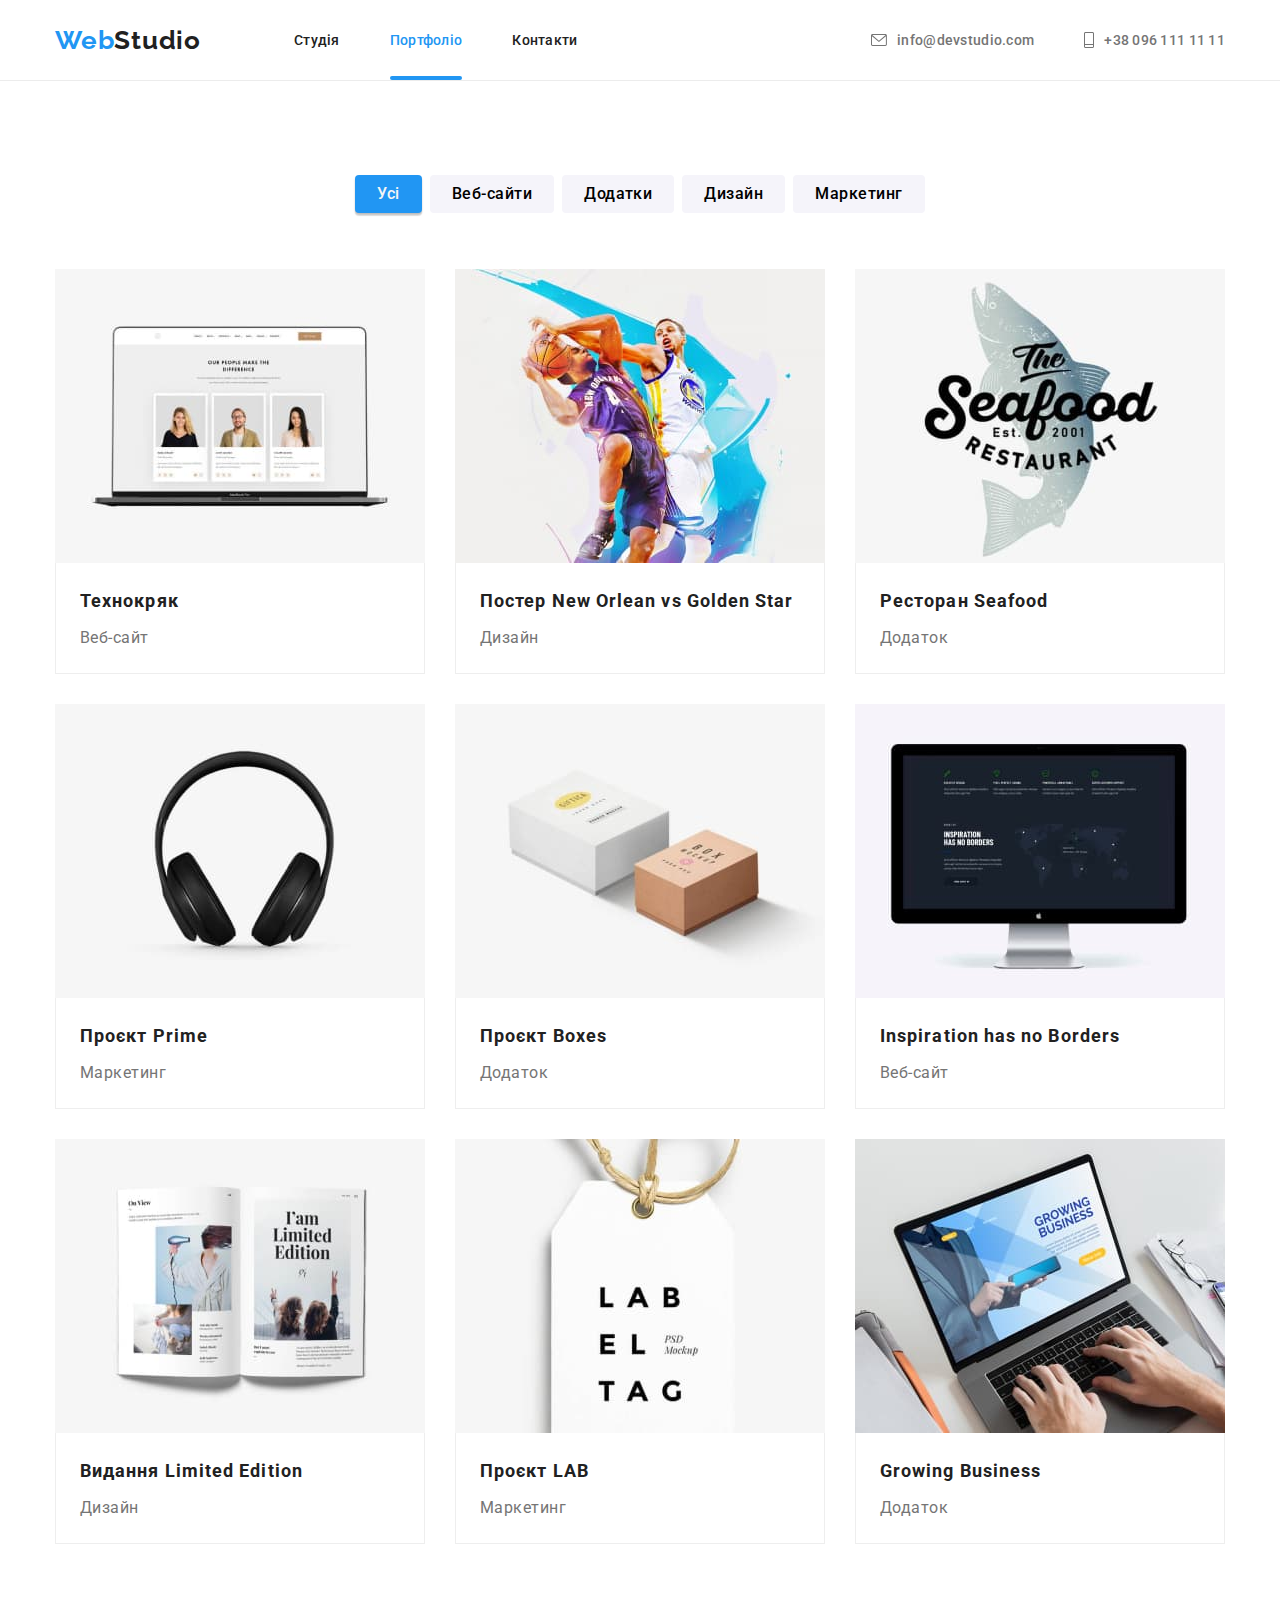
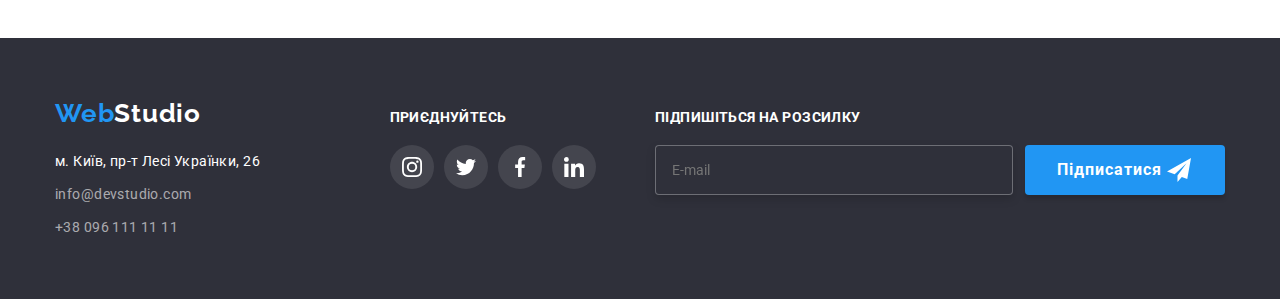
==== commit dd74ca30: "hw-07 зробив scss" ====
--- a/portfolio.html
+++ b/portfolio.html
@@ -15,12 +15,12 @@
 
     <link rel="stylesheet" href="./CSS/modern-normalize.css" />
 
-    <link rel="stylesheet" href="./CSS/style.css" />
+    <link rel="stylesheet" href="./CSS/main.min.css" />
   </head>
   <body>
     <!-- Шапка -->
 
-    <header class="header">
+  <header class="header">
       <div class="container container-header">
         <nav class="nav">
           <a class="nav__logo" href="./index.html"><span class="accent">Web</span>Studio</a>
@@ -37,8 +37,8 @@
           </ul>
         </nav>
 
-        <ul class="contakt__list">
-          <li class="contakt__address">
+        <ul class="contakt">
+          <li class="contakt__item">
             <a
               class="contakt__link"
               href="mailto:info@devstudio.com"
@@ -52,7 +52,7 @@
               info@devstudio.com</a
             >
           </li>
-          <li class="contakt__tel">
+          <li class="contakt__item">
             <a class="contakt__link" href="tel:+380961111111" target="_blank" rel="noreferrer noopener">
               <svg class="contakt__tel-icons" width="10" height="16">
                 <use href="./images/icons.svg#tel"></use>
@@ -281,7 +281,7 @@
 
           <div class="social">
             <h2 class="social__title">ПРИЄДНУЙТЕСЬ</h2>
-            <ul class="socials">
+            <ul class="social__list">
               <li class="social__item">
                 <a
                   class="social__link"
--- a/CSS/main.min.css
+++ b/CSS/main.min.css
@@ -0,0 +1 @@
+:root{--accent-color: #2196f3;--secondary-color: #f5f5f5;--primary-text-color: #212121;--secondary-text-color: #757575;--icons-color: #afb1b8;--backgraund-color: #ffffff;--backgraund-secondary-color: #2f303a;--animation: 250ms cubic-bezier(0.4, 0, 0.2, 1)}.visually-hidden{position:absolute;width:1px;height:1px;margin:-1px;border:0;padding:0;white-space:nowrap;-webkit-clip-path:inset(100%);clip-path:inset(100%);clip:rect(0 0 0 0);overflow:hidden}body{font-family:"Roboto",sans-serif;font-style:normal;font-size:14px;letter-spacing:.03em;color:var(--primary-text-color);background-color:var(--backgraund-color)}.section{padding:94px 0px}.title-hero{font-weight:700;font-size:36px;line-height:1.1666666667;text-align:center;letter-spacing:.03em;margin-bottom:50px}.accent{color:var(--accent-color)}html{-webkit-box-sizing:border-box;box-sizing:border-box}*,*::after,*::before{-webkit-box-sizing:inherit;box-sizing:inherit}h1,h2,h3,h4,h5,h6,p,ul{padding-left:0;margin:0}img{display:block;max-width:100%;height:auto}ul{list-style:none;display:-webkit-inline-box;display:-ms-inline-flexbox;display:inline-flex}a{color:inherit;text-decoration:none}.container{width:1200px;margin:0 auto;padding:0 15px}.contact__logo{font-family:"Raleway";font-style:normal;font-weight:700;font-size:26px;line-height:1.1923076923;letter-spacing:.03em;color:var(--backgraund-color)}.backdrop{position:fixed;top:0;left:0;z-index:1000;width:100%;height:100%;background-color:rgba(0,0,0,.2);-webkit-transition:visibility var(--animation),opacity var(--animation);transition:visibility var(--animation),opacity var(--animation)}.backdrop.is-hidden{opacity:0;pointer-events:none;visibility:hidden}.modal{position:absolute;padding:40px;top:50%;left:50%;-webkit-transform:translate(-50%, -50%);transform:translate(-50%, -50%);width:528px;height:581px;background-color:var(--backgraund-color);border-radius:4px;-webkit-box-shadow:0px 1px 3px rgba(0,0,0,.12),0px 1px 1px rgba(0,0,0,.14),0px 2px 1px rgba(0,0,0,.2);box-shadow:0px 1px 3px rgba(0,0,0,.12),0px 1px 1px rgba(0,0,0,.14),0px 2px 1px rgba(0,0,0,.2)}.modal__btn{position:absolute;top:10px;right:10px;width:30px;height:30px;display:-webkit-box;display:-ms-flexbox;display:flex;-webkit-box-pack:center;-ms-flex-pack:center;justify-content:center;-webkit-box-align:center;-ms-flex-align:center;align-items:center;padding:0;background-color:var(--backgraund-color);fill:#000;border-radius:50%;border:1px Solid rgba(0,0,0,.1);-webkit-transition:fill var(--animation);transition:fill var(--animation)}.modal__btn:hover,.modal__btn:focus{fill:var(--accent-color);cursor:pointer}.social{display:-webkit-box;display:-ms-flexbox;display:flex;-webkit-box-align:start;-ms-flex-align:start;align-items:flex-start;-webkit-box-orient:vertical;-webkit-box-direction:normal;-ms-flex-direction:column;flex-direction:column}.social__list{gap:10px}.social__title{font-weight:700;font-size:14px;line-height:1.1428571429;letter-spacing:.03em;text-transform:uppercase;color:var(--backgraund-color);margin-bottom:20px}.social__link{display:-webkit-box;display:-ms-flexbox;display:flex;-webkit-box-pack:center;-ms-flex-pack:center;justify-content:center;-webkit-box-align:center;-ms-flex-align:center;align-items:center;width:44px;height:44px;background-color:rgba(255,255,255,.1);border-radius:50%;fill:var(--backgraund-color);-webkit-transition:color var(--animation),background-color var(--animation);transition:color var(--animation),background-color var(--animation)}.social__link:hover,.social__link:focus{background-color:var(--accent-color);fill:var(--backgraund-color)}.social__icons{-webkit-transform:fill var(--animation);transform:fill var(--animation)}.socials{display:-webkit-box;display:-ms-flexbox;display:flex;-webkit-box-pack:center;-ms-flex-pack:center;justify-content:center;gap:10px}.socials__link{display:-webkit-box;display:-ms-flexbox;display:flex;-webkit-box-pack:center;-ms-flex-pack:center;justify-content:center;-webkit-box-align:center;-ms-flex-align:center;align-items:center;width:44px;height:44px;background-color:var(--backgraund-color);border-radius:50%;fill:var(--icons-color);-webkit-transition:color var(--animation),background-color var(--animation);transition:color var(--animation),background-color var(--animation)}.socials__icons{-webkit-transition:fill var(--animation),background-color var(--animation);transition:fill var(--animation),background-color var(--animation)}.socials__link:hover,.socials__link:focus{background-color:var(--accent-color);fill:var(--backgraund-color)}header{border-bottom:1px solid #ececec}.container-header{display:-webkit-box;display:-ms-flexbox;display:flex;-webkit-box-align:center;-ms-flex-align:center;align-items:center}.active{position:relative;color:var(--accent-color)}.nav{display:-webkit-box;display:-ms-flexbox;display:flex;-webkit-box-align:center;-ms-flex-align:center;align-items:center}.nav__logo{font-family:"Raleway";font-style:normal;font-weight:700;font-size:26px;line-height:1.1923076923;letter-spacing:.03em;margin-right:93px}.nav__list{gap:50px}.nav__link{font-weight:500;font-size:14px;line-height:1.1428571429;letter-spacing:.02em;padding-top:20px;padding-bottom:32px;-webkit-transition:color var(--animation);transition:color var(--animation)}.nav__link.active::after{content:"";position:absolute;bottom:0;left:0;width:100%;height:4px;border-radius:2px;background-color:var(--accent-color)}.contakt{display:-webkit-box;display:-ms-flexbox;display:flex;-webkit-box-align:center;-ms-flex-align:center;align-items:center;-webkit-box-pack:center;-ms-flex-pack:center;justify-content:center;margin-left:auto;gap:50px}.contakt__link{display:-webkit-box;display:-ms-flexbox;display:flex;-webkit-box-pack:center;-ms-flex-pack:center;justify-content:center;-webkit-box-align:center;-ms-flex-align:center;align-items:center;gap:10px;color:var(--secondary-text-color);font-weight:500;font-size:14px;line-height:1.1428571429;letter-spacing:.02em;padding-top:32px;padding-bottom:32px;-webkit-transition:color var(--animation);transition:color var(--animation)}.contakt__link:hover,.contakt__link:focus{color:var(--accent-color)}.contakt__address-icons{fill:currentColor}.contakt__tel-icons{fill:currentColor}.contakt__address-icons:hover,.contakt__address-icons:focus{fill:var(--accent-color)}.contakt__tel-icons:hover,.contakt__tel-icons:focus{fill:var(--accent-color)}.contakt__tel-icons{-webkit-box-pack:center;-ms-flex-pack:center;justify-content:center;-webkit-box-align:center;-ms-flex-align:center;align-items:center}.contakt__tel{gap:10px}.hero{max-width:1600px;text-align:center;padding:200px 0;background-color:#2f303a;background-image:-webkit-gradient(linear, left top, right top, from(rgba(48, 48, 58, 0.4)), to(rgba(48, 48, 58, 0.4))),url(../images/main/Img.jpg);background-image:linear-gradient(to right, rgba(48, 48, 58, 0.4), rgba(48, 48, 58, 0.4)),url(../images/main/Img.jpg);background-position:center;background-repeat:no-repeat;background-size:cover;margin:0 auto}.hero__title{width:696px;font-weight:900;font-size:44px;line-height:1.3863636364;text-align:center;letter-spacing:.06em;text-transform:uppercase;color:var(--backgraund-color);margin-right:auto;margin-left:auto;margin-bottom:30px}.hero__btns{width:216px;min-height:50px;letter-spacing:.06em;background:var(--accent-color);-webkit-box-shadow:0px 4px 4px rgba(0,0,0,.15);box-shadow:0px 4px 4px rgba(0,0,0,.15);border-radius:4px;border:0;padding:10px 32px;color:var(--backgraund-color)}.hero__btns__:hover,.hero__btns__:focus{cursor:pointer}.about__list{display:-webkit-box;display:-ms-flexbox;display:flex;-webkit-box-pack:center;-ms-flex-pack:center;justify-content:center;gap:30px;margin-bottom:30px}.about__img{display:-webkit-box;display:-ms-flexbox;display:flex;-webkit-box-pack:center;-ms-flex-pack:center;justify-content:center;gap:30px;margin-bottom:30px}.about__icons{display:-webkit-box;display:-ms-flexbox;display:flex;-webkit-box-pack:center;-ms-flex-pack:center;justify-content:center;-webkit-box-align:center;-ms-flex-align:center;align-items:center;width:270px;height:120px;border-radius:4px;background-color:#f5f4fa;margin-bottom:30px}.about__item{width:calc((100% - 90px)/4)}.about__title{font-size:14px;line-height:1.1428571429;letter-spacing:.03em;text-transform:uppercase;margin-bottom:10px}.about__text{line-height:1.7142857143;letter-spacing:.03em;color:var(--secondary-text-color)}.work{padding-top:0}.work__list{gap:30px;padding-bottom:0}.work__tomb{position:relative}.work__overlay{position:absolute;bottom:0;left:0;width:100%;height:70px;display:-webkit-box;display:-ms-flexbox;display:flex;-webkit-box-pack:center;-ms-flex-pack:center;justify-content:center;-webkit-box-align:left;-ms-flex-align:left;align-items:left;background-color:rgba(47,48,58,.8);padding-top:27px;padding-bottom:27px}.work__text{font-weight:700;font-size:14px;line-height:1.1428571429;color:var(--backgraund-color);letter-spacing:.03em;text-transform:uppercase}.team{background-color:#f5f4fa}.team__wrap{padding-top:30px;padding-bottom:30px;padding-left:32px;padding-right:32px}.team__title{font-weight:500;font-size:16px;line-height:1.1875;text-align:center;letter-spacing:.03em;color:var(--primary-text-color);margin-bottom:10px}.team__list{gap:30px}.team__item{width:calc((100% - 90px)/4);-webkit-box-shadow:0px 1px 3px rgba(0,0,0,.12),0px 1px 1px rgba(0,0,0,.14),0px 2px 1px rgba(0,0,0,.2);box-shadow:0px 1px 3px rgba(0,0,0,.12),0px 1px 1px rgba(0,0,0,.14),0px 2px 1px rgba(0,0,0,.2);border-radius:0px 0px 4px 4px;background:var(--backgraund-color)}.team__text{margin-bottom:16px;font-weight:400;font-size:16px;line-height:1.1875;text-align:center;letter-spacing:.03em;color:var(--secondary-text-color)}.cliens__list{display:-webkit-box;display:-ms-flexbox;display:flex;-webkit-box-pack:center;-ms-flex-pack:center;justify-content:center;gap:30px;-ms-flex-preferred-size:calc((100% - 30px)/6);flex-basis:calc((100% - 30px)/6);cursor:pointer}.cliens__link{display:-webkit-box;display:-ms-flexbox;display:flex;-webkit-box-pack:center;-ms-flex-pack:center;justify-content:center;-webkit-box-align:center;-ms-flex-align:center;align-items:center;width:170px;height:92px;fill:var(--icons-color);border:1px solid var(--icons-color);border-radius:4px;-webkit-transition:color var(--animation),background-color var(--animation);transition:color var(--animation),background-color var(--animation)}.cliens__icons{-webkit-transition:fill var(--animation);transition:fill var(--animation)}.cliens__link:hover,.cliens__link:focus{fill:var(--accent-color);border-color:var(--accent-color)}footer{padding-top:60px;padding-bottom:60px}.foot-wrap{display:-webkit-box;display:-ms-flexbox;display:flex;-webkit-box-align:baseline;-ms-flex-align:baseline;align-items:baseline;-webkit-box-pack:justify;-ms-flex-pack:justify;justify-content:space-between}.footer{color:var(--backgraund-color);background:var(--backgraund-secondary-color);font-weight:400;font-size:14px;line-height:1.7142857143}.cont{display:-webkit-box;display:-ms-flexbox;display:flex;margin-top:20px;margin-right:70px}.cont__list{display:list-item;font-weight:400;font-size:14px;line-height:1.7142857143}.cont__logo{font-family:"Raleway";font-style:normal;font-weight:700;font-size:26px;line-height:1.1923076923;letter-spacing:.03em;color:var(--backgraund-color)}.cont__item{margin-bottom:9px}.cont__item:last-child{margin-bottom:0}.cont__link{font-style:normal;font-weight:400;font-size:14px;line-height:1.7142857143;color:rgba(255,255,255,.6);-webkit-transition:color var(--animation);transition:color var(--animation)}.cont__link:hover,.cont__link:focus{color:var(--accent-color)}.cont__link-address{font-style:normal;font-weight:400;font-size:14px;line-height:1.7142857143;cursor:default}.subscription{display:-webkit-box;display:-ms-flexbox;display:flex;-webkit-box-orient:vertical;-webkit-box-direction:normal;-ms-flex-direction:column;flex-direction:column}.subscription__title{font-size:14px;line-height:1.1428571429;letter-spacing:.03em;text-transform:uppercase;margin-bottom:20px}.subscription__group{display:-webkit-box;display:-ms-flexbox;display:flex;position:relative;-webkit-box-align:center;-ms-flex-align:center;align-items:center}.subscription__field{margin-right:12px}.subscription__input{width:358px;height:50px;padding-left:16px;-webkit-box-sizing:border-box;box-sizing:border-box;border:1px solid rgba(255,255,255,.3);-webkit-filter:drop-shadow(0px 4px 4px rgba(0, 0, 0, 0.15));filter:drop-shadow(0px 4px 4px rgba(0, 0, 0, 0.15));border-radius:4px;background-color:var(--backgraund-secondary-color);color:var(--backgraund-color)}.subscription__btn{display:-webkit-box;display:-ms-flexbox;display:flex;-webkit-box-align:center;-ms-flex-align:center;align-items:center;-webkit-box-pack:start;-ms-flex-pack:start;justify-content:flex-start;font-weight:700;font-size:16px;line-height:1.875;margin:0 auto;width:200px;min-height:50px;letter-spacing:.06em;gap:10px;background:var(--accent-color);-webkit-box-shadow:0px 4px 4px rgba(0,0,0,.15);box-shadow:0px 4px 4px rgba(0,0,0,.15);border-radius:4px;border:0;padding:10px 32px;color:var(--backgraund-color)}.subscription__btn:hover,.subscription__btn:focus{cursor:pointer}.subscription__icons{position:absolute;right:34px}.register__title{display:block;text-align:center;font-weight:700;font-size:20px;line-height:1.15;text-align:center;letter-spacing:.03em;color:var(--primary-text-color);margin-bottom:12px}.register__group{display:-webkit-box;display:-ms-flexbox;display:flex;-webkit-box-orient:vertical;-webkit-box-direction:normal;-ms-flex-direction:column;flex-direction:column;margin-bottom:20px}.register__field{position:relative;display:block;margin-bottom:10px}.register__lable{display:block;margin-bottom:4px;font-weight:400;font-size:12px;line-height:1.1666666667;letter-spacing:.01em;color:var(--secondary-text-color)}.register__field:last-child{margin-bottom:0}.register__input{width:100%;height:40px;padding-left:42px;padding-right:42px;border:1px solid rgba(33,33,33,.2);border-radius:4px;outline:rgba(0,0,0,0);-webkit-transition:border-color var(--animation);transition:border-color var(--animation)}.register__input:focus{border-color:var(--accent-color)}.register__icons{position:absolute;bottom:12px;left:10px;-webkit-transition:fill var(--animation);transition:fill var(--animation)}.register__input:focus+.register__icons{fill:var(--accent-color)}.register__message{display:block;resize:none;width:100%;height:120px;padding:12px 16px;font-weight:400;font-size:12px;line-height:1.1666666667;letter-spacing:.01em;border:1px solid rgba(33,33,33,.2);border-radius:4px;outline:rgba(0,0,0,0);-webkit-transition:border-color var(--animation);transition:border-color var(--animation)}.register__message::-webkit-input-placeholder{font-weight:400;font-size:12px;line-height:1.1666666667;letter-spacing:.01em}.register__message::-moz-placeholder{font-weight:400;font-size:12px;line-height:1.1666666667;letter-spacing:.01em}.register__message:-ms-input-placeholder{font-weight:400;font-size:12px;line-height:1.1666666667;letter-spacing:.01em}.register__message::-ms-input-placeholder{font-weight:400;font-size:12px;line-height:1.1666666667;letter-spacing:.01em}.register__message::placeholder{font-weight:400;font-size:12px;line-height:1.1666666667;letter-spacing:.01em}.register__message:focus{border-color:var(--accent-color)}.register__agreement{display:-webkit-box;display:-ms-flexbox;display:flex;-webkit-box-align:center;-ms-flex-align:center;align-items:center;-webkit-box-pack:center;-ms-flex-pack:center;justify-content:center;margin-bottom:30px;position:relative;gap:10px}.register__icon-cheked{opacity:0;fill:var(--accent-color);-webkit-transition:opacity var(--animation);transition:opacity var(--animation)}.register__checkbox:checked+.register__icons-checkbox .register__icon-cheked{opacity:1}.register__icon-uncheked{opacity:1;-webkit-transition:opacity var(--animation);transition:opacity var(--animation)}.register__checkbox:checked+.register__icons-checkbox .register__icon-uncheked{opacity:0}.register__checkbox:focus+.register__icons-checkbox{outline:2px solid var(--primary-text-color);outline-offset:1px;border-radius:2px}.register__desc{-webkit-user-select:none;-moz-user-select:none;-ms-user-select:none;user-select:none;font-size:14px;line-height:1.7142857143;letter-spacing:.03em}.register__link{color:var(--accent-color);text-decoration:underline}.register__icons-checkbox{position:absolute;top:5px;left:10px;-webkit-transition:fill var(--animation);transition:fill var(--animation)}.register__btn{display:block;margin:0 auto;font-weight:700;font-size:16px;line-height:1.875;width:200px;min-height:50px;letter-spacing:.06em;background:var(--accent-color);-webkit-box-shadow:0px 4px 4px rgba(0,0,0,.15);box-shadow:0px 4px 4px rgba(0,0,0,.15);border-radius:4px;border:0;padding:10px 32px;color:var(--backgraund-color)}.register__btn:hover,.register__btn:focus{cursor:pointer}.card{display:-webkit-box;display:-ms-flexbox;display:flex;-ms-flex-wrap:wrap;flex-wrap:wrap;gap:30px;padding-left:0}.card__item{width:calc((100% - 60px)/3);-webkit-transition:-webkit-box-shadow var(--animation);transition:-webkit-box-shadow var(--animation);transition:box-shadow var(--animation);transition:box-shadow var(--animation), -webkit-box-shadow var(--animation)}.card__item:hover,.card__item:focus{-webkit-box-shadow:0px 1px 1px rgba(0,0,0,.12),0px 4px 4px rgba(0,0,0,.06),1px 4px 6px rgba(0,0,0,.16);box-shadow:0px 1px 1px rgba(0,0,0,.12),0px 4px 4px rgba(0,0,0,.06),1px 4px 6px rgba(0,0,0,.16)}.card__bord{padding-top:20px;padding-bottom:20px;padding-left:24px;padding-right:24px;border-bottom:1px solid #eee;border-left:1px solid #eee;border-right:1px solid #eee}.card__tomb{position:relative;overflow:hidden}.card__overlay{position:absolute;top:0;left:0;-webkit-transform:translateY(100%);transform:translateY(100%);width:100%;height:100%;-webkit-transition:-webkit-transform var(--animation);transition:-webkit-transform var(--animation);transition:transform var(--animation);transition:transform var(--animation), -webkit-transform var(--animation);display:-webkit-box;display:-ms-flexbox;display:flex;-webkit-box-pack:center;-ms-flex-pack:center;justify-content:center;-webkit-box-align:left;-ms-flex-align:left;align-items:left;background-color:rgba(33,150,243,.9);padding:63px 24px}.card__item:hover .card__overlay{-webkit-transform:translateY(0);transform:translateY(0)}.card__overlay-text{font-size:18px;line-height:1.5555555556;color:var(--backgraund-color)}.card__subject{font-size:18px;line-height:2;letter-spacing:.06em;margin-bottom:4px}.card__text{font-size:16px;line-height:1.875;letter-spacing:.03em;color:var(--secondary-text-color)}.navigation__list{display:-webkit-box;display:-ms-flexbox;display:flex;-webkit-box-pack:center;-ms-flex-pack:center;justify-content:center;gap:8px;margin-bottom:56px}.navigation__btn{font-style:normal;font-weight:500;font-size:16px;line-height:1.625;text-align:center;letter-spacing:.03em;background:#f5f4fa;border-radius:4px;border:0;padding:6px 22px;-webkit-transition:color var(--animation),background var(--animation),-webkit-box-shadow var(--animation);transition:color var(--animation),background var(--animation),-webkit-box-shadow var(--animation);transition:color var(--animation),background var(--animation),box-shadow var(--animation);transition:color var(--animation),background var(--animation),box-shadow var(--animation),-webkit-box-shadow var(--animation)}.navigation__btn-all{font-weight:500;font-size:16px;line-height:1.625;text-align:center;letter-spacing:.03em;background:var(--accent-color);-webkit-box-shadow:0px 3px 1px rgba(0,0,0,.1),0px 1px 2px rgba(0,0,0,.08),0px 2px 2px rgba(0,0,0,.12);box-shadow:0px 3px 1px rgba(0,0,0,.1),0px 1px 2px rgba(0,0,0,.08),0px 2px 2px rgba(0,0,0,.12);border-radius:4px;border:0;padding:6px 22px;-webkit-transition:color var(--animation),background var(--animation),-webkit-box-shadow var(--animation);transition:color var(--animation),background var(--animation),-webkit-box-shadow var(--animation);transition:color var(--animation),background var(--animation),box-shadow var(--animation);transition:color var(--animation),background var(--animation),box-shadow var(--animation),-webkit-box-shadow var(--animation)}.navigation__btn-all:hover,.navigation__btn-all:focus{color:var(--secondary-color);background:var(--accent-color);cursor:pointer;-webkit-box-shadow:0px 3px 1px rgba(0,0,0,.1),0px 1px 2px rgba(0,0,0,.08),0px 2px 2px rgba(0,0,0,.12);box-shadow:0px 3px 1px rgba(0,0,0,.1),0px 1px 2px rgba(0,0,0,.08),0px 2px 2px rgba(0,0,0,.12)}.navigation__text{font-weight:500;font-size:16px;line-height:1.625;text-align:center;letter-spacing:.03em;color:var(--secondary-color)}.navigation__btn:hover,.navigation__btn:focus{font-weight:500;font-size:16px;line-height:1.625;text-align:center;letter-spacing:.03em;background:var(--accent-color);color:var(--backgraund-color);cursor:pointer;-webkit-box-shadow:0px 3px 1px rgba(0,0,0,.1),0px 1px 2px rgba(0,0,0,.08),0px 2px 2px rgba(0,0,0,.12);box-shadow:0px 3px 1px rgba(0,0,0,.1),0px 1px 2px rgba(0,0,0,.08),0px 2px 2px rgba(0,0,0,.12)}/*# sourceMappingURL=main.min.css.map */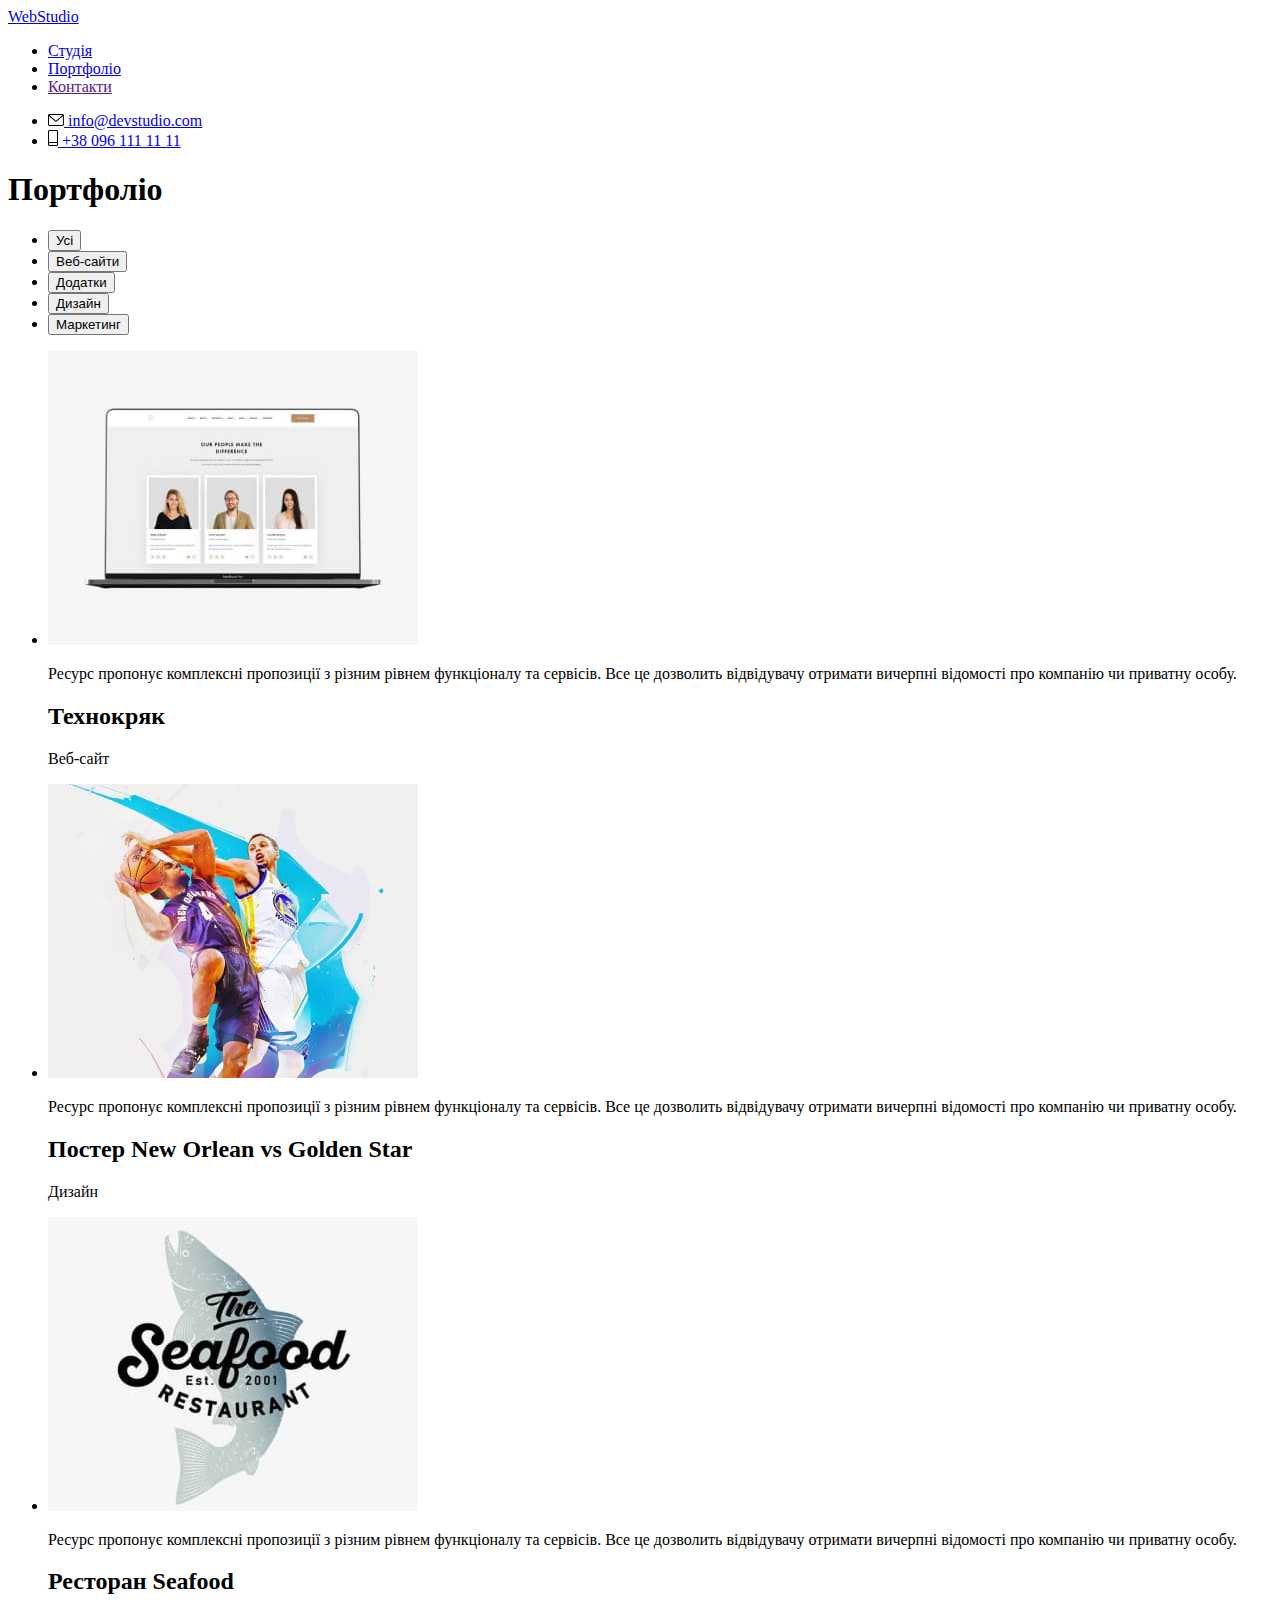
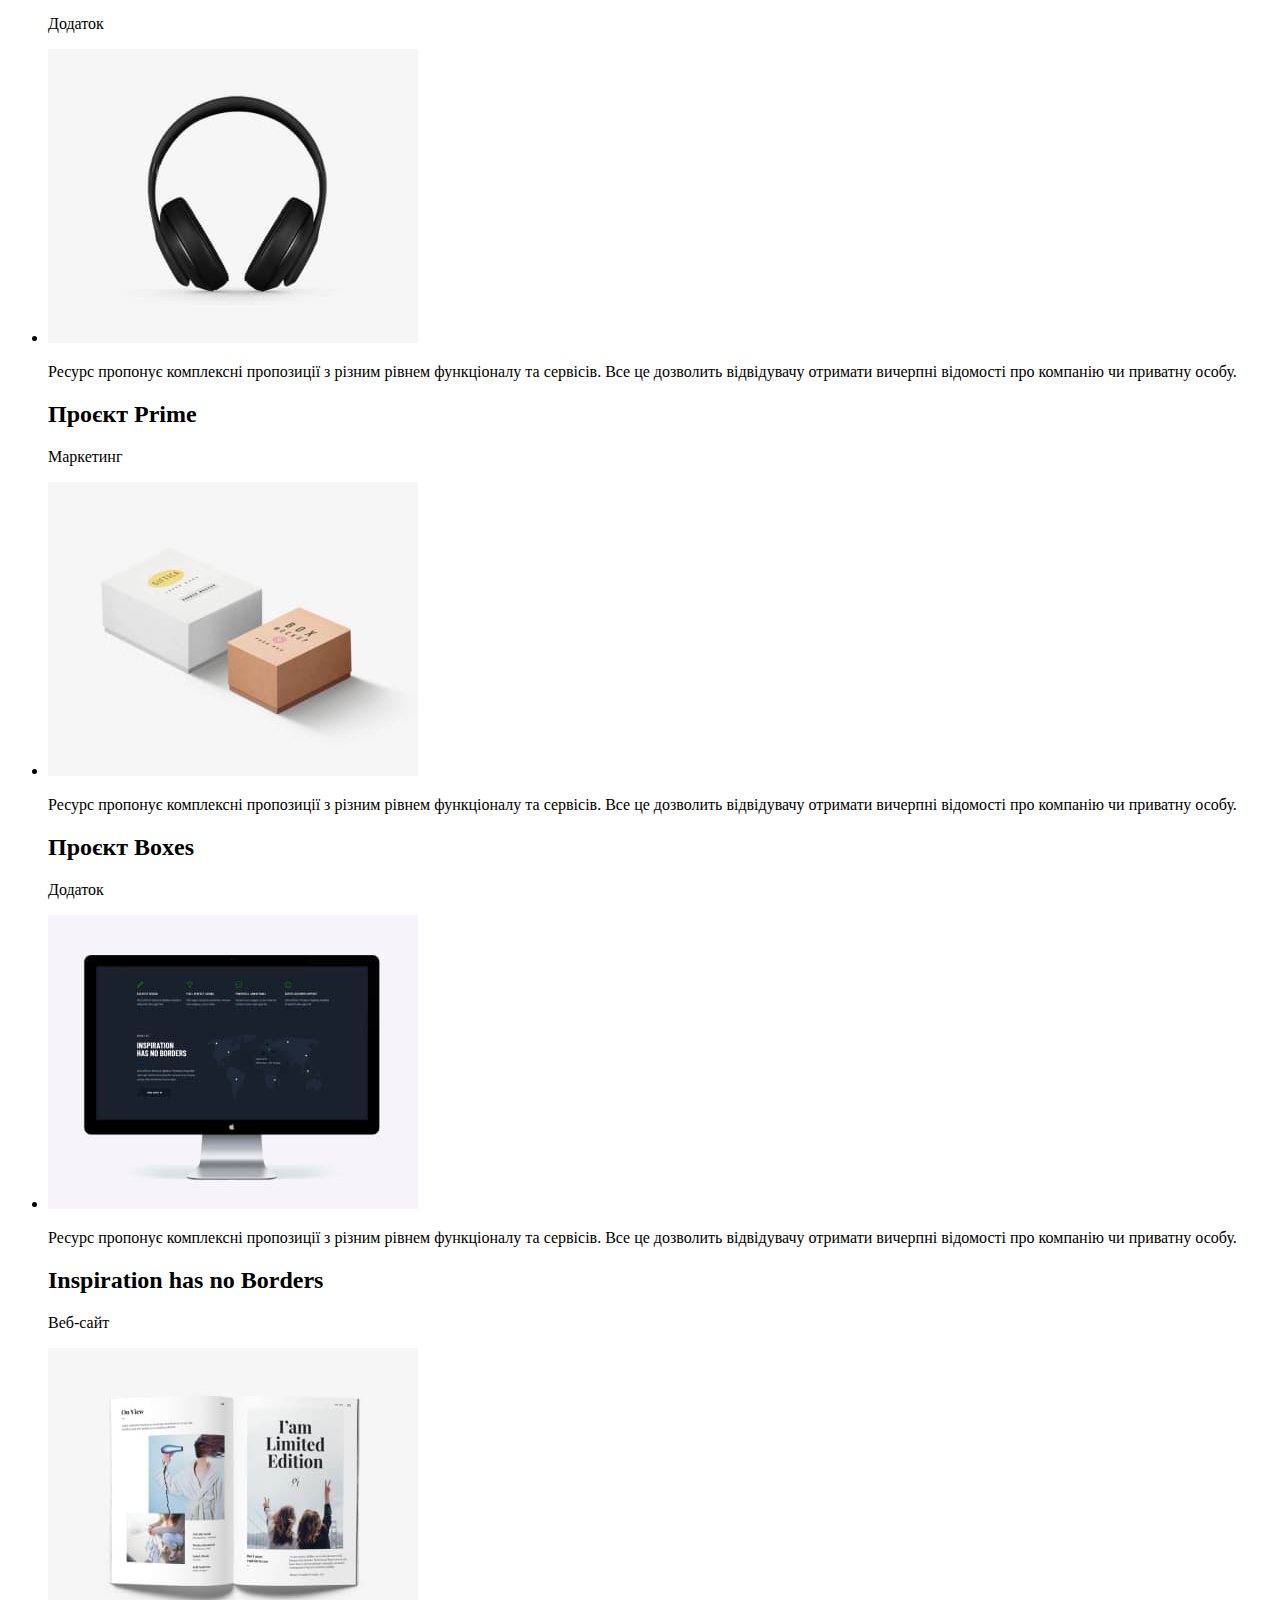
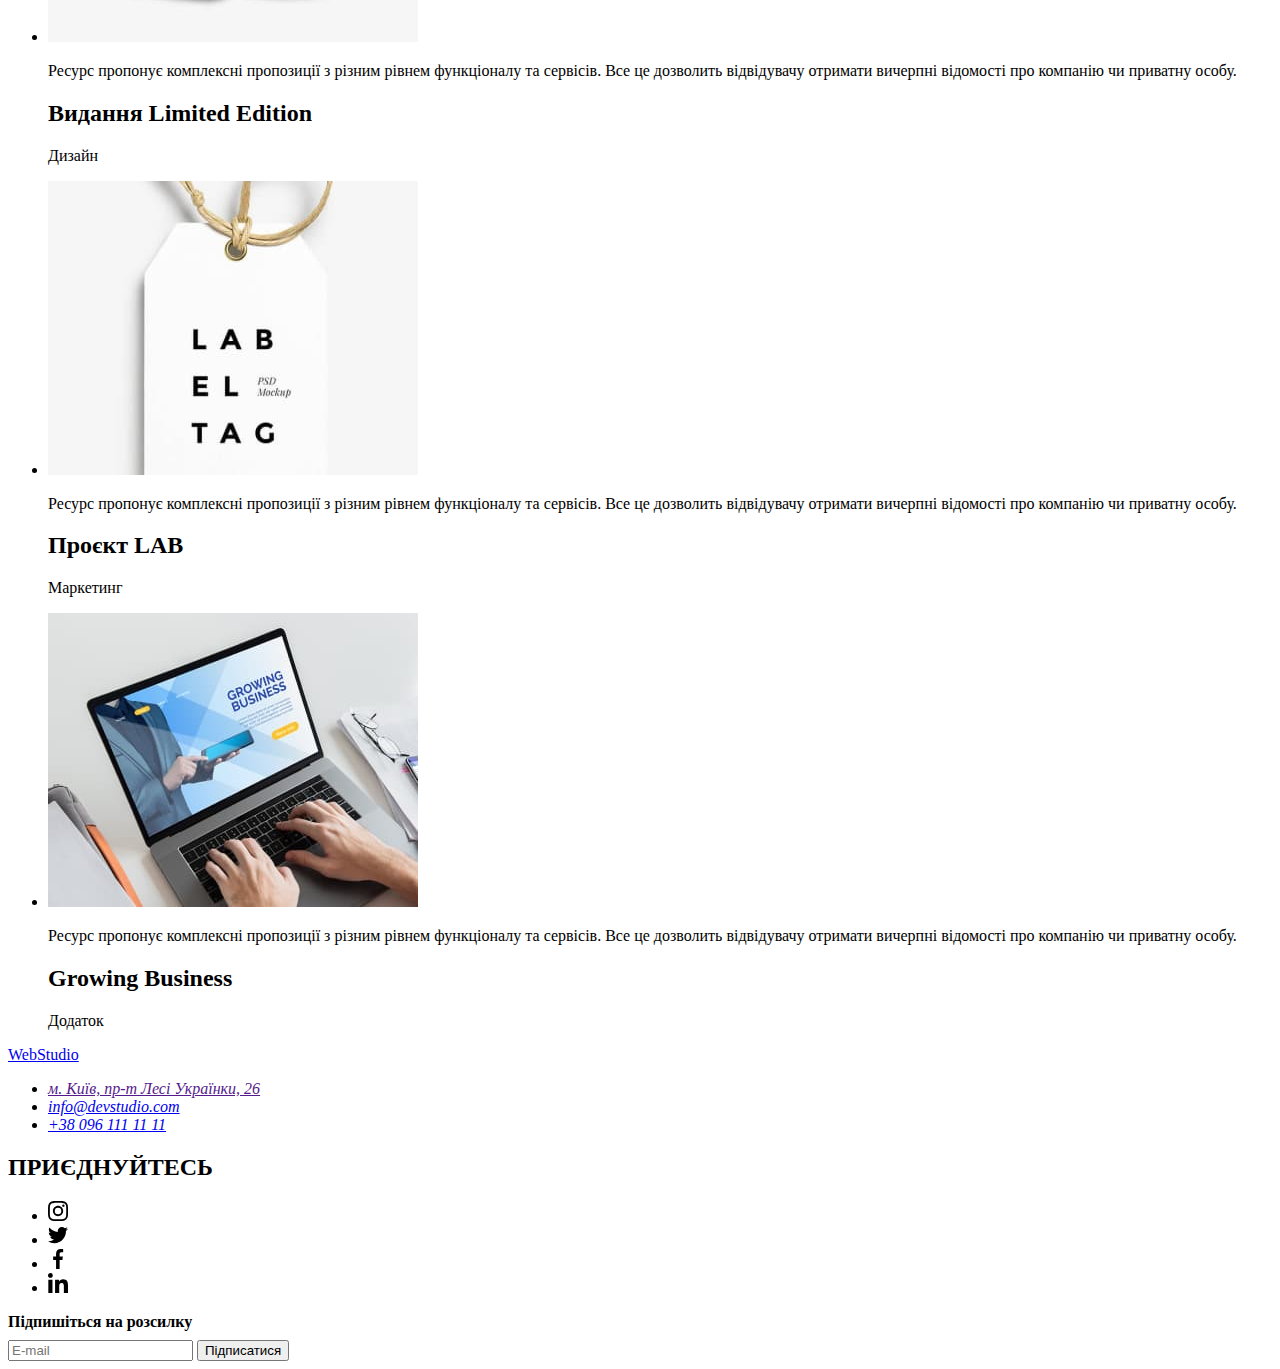
==== commit cf07ed8d: "hw-07 зміна папки" ====
--- a/portfolio.html
+++ b/portfolio.html
@@ -1,5 +1,5 @@
 <!DOCTYPE html>
-<html lang="ek">
+<html lang="uk">
   <head>
     <meta charset="UTF-8" />
     <meta http-equiv="X-UA-Compatible" content="IE=edge" />
@@ -13,9 +13,9 @@
       rel="stylesheet"
     />
 
-    <link rel="stylesheet" href="./CSS/modern-normalize.css" />
-
-    <link rel="stylesheet" href="./CSS/main.min.css" />
+    <link rel="stylesheet" href="./css/modern-normalize.css" />
+
+    <link rel="stylesheet" href="./css/main.min.css" />
   </head>
   <body>
     <!-- Шапка -->
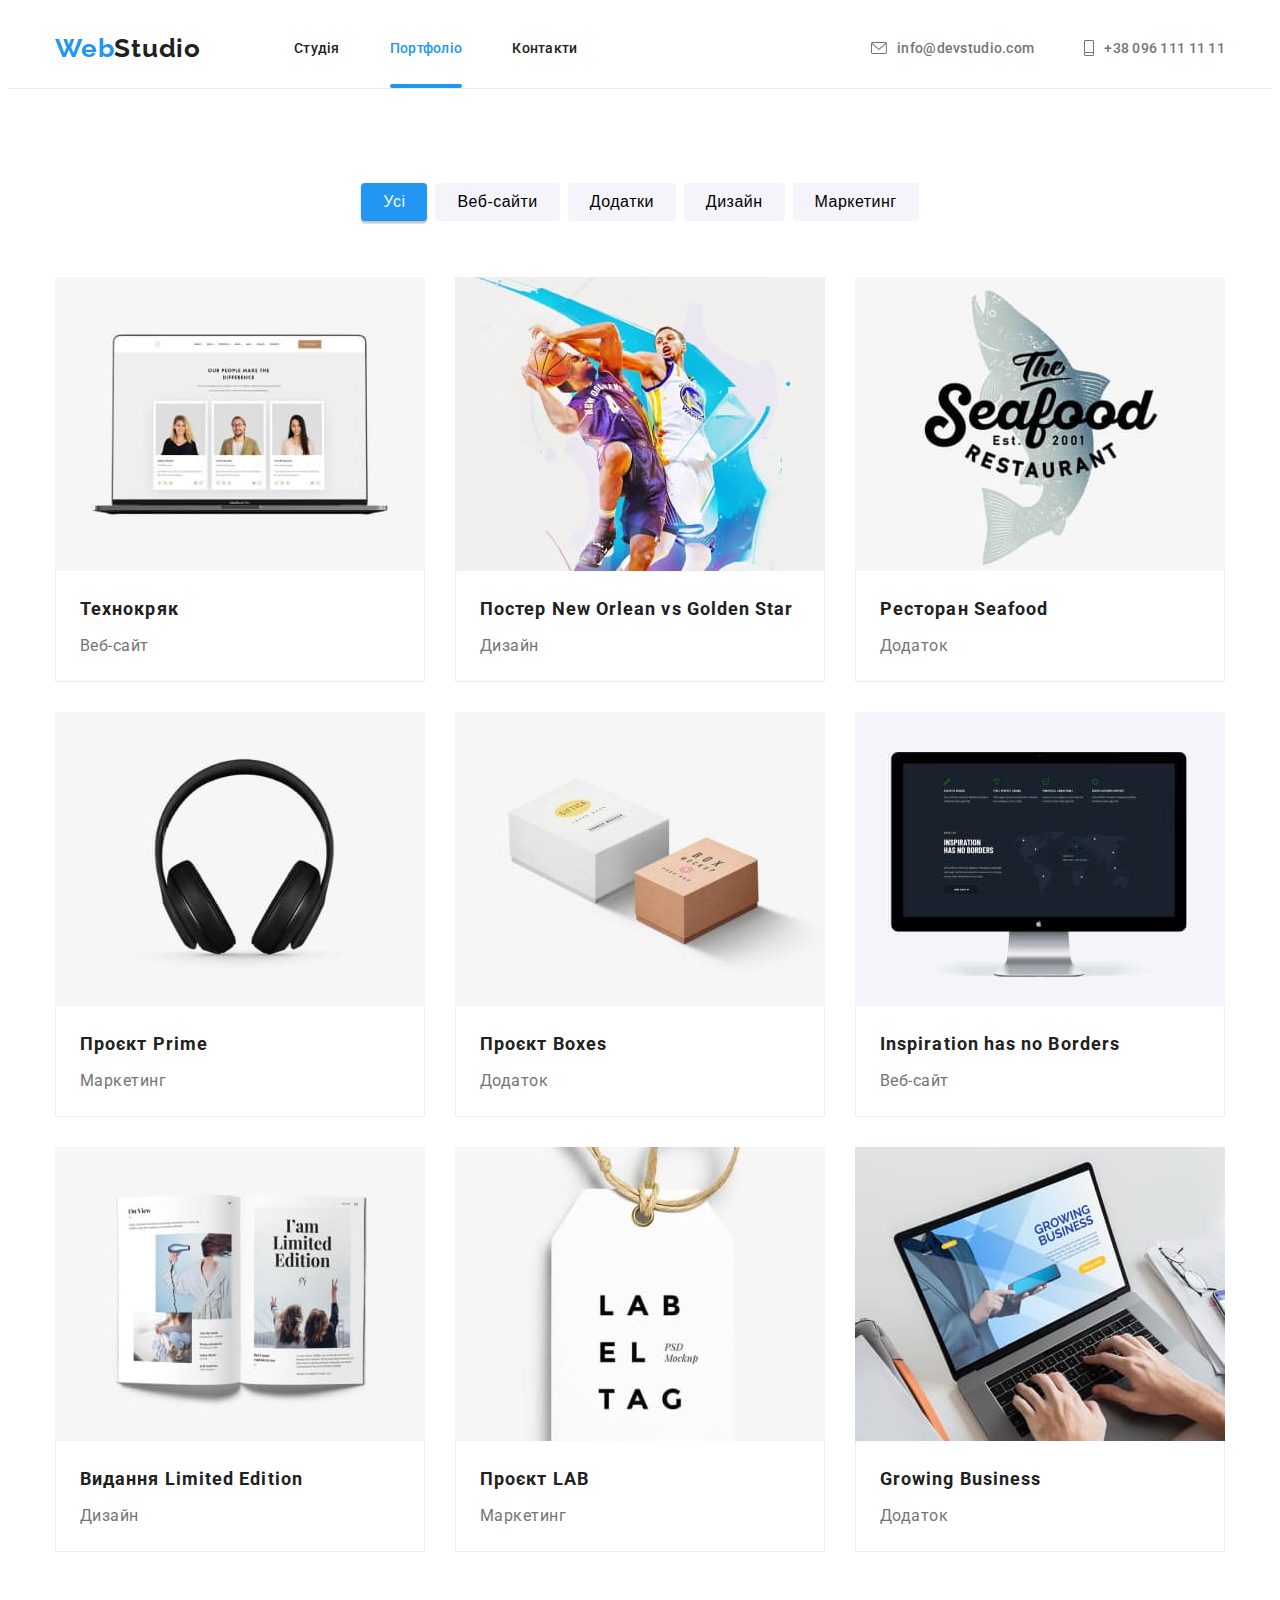
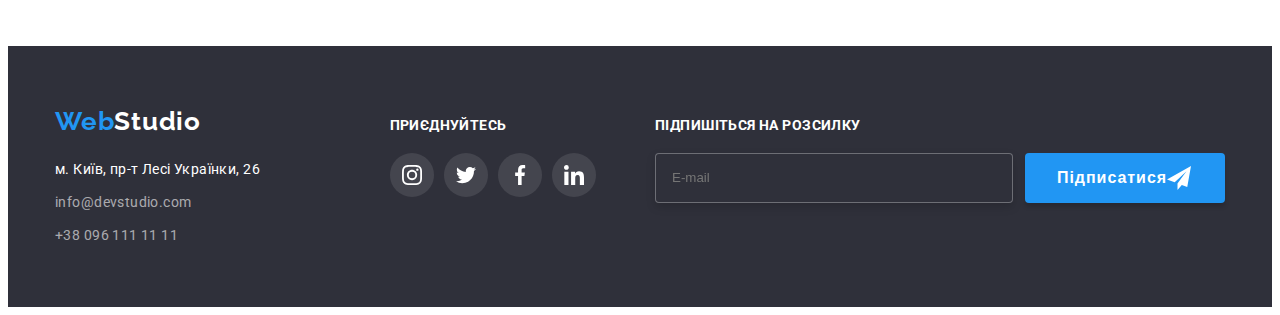
==== commit 631bff2e: "hw-07 видали посилання нормалайзу" ====
--- a/portfolio.html
+++ b/portfolio.html
@@ -13,7 +13,6 @@
       rel="stylesheet"
     />
 
-    <link rel="stylesheet" href="./css/modern-normalize.css" />
 
     <link rel="stylesheet" href="./css/main.min.css" />
   </head>
--- a/css/main.min.css
+++ b/css/main.min.css
@@ -0,0 +1 @@
+:root{--accent-color: #2196f3;--secondary-color: #f5f5f5;--primary-text-color: #212121;--secondary-text-color: #757575;--icons-color: #afb1b8;--backgraund-color: #ffffff;--backgraund-secondary-color: #2f303a;--animation: 250ms cubic-bezier(0.4, 0, 0.2, 1)}.visually-hidden{position:absolute;width:1px;height:1px;margin:-1px;border:0;padding:0;white-space:nowrap;-webkit-clip-path:inset(100%);clip-path:inset(100%);clip:rect(0 0 0 0);overflow:hidden}body{font-family:"Roboto",sans-serif;font-style:normal;font-size:14px;letter-spacing:.03em;color:var(--primary-text-color);background-color:var(--backgraund-color)}.section{padding:94px 0px}.title-hero{font-weight:700;font-size:36px;line-height:1.1666666667;text-align:center;letter-spacing:.03em;margin-bottom:50px}.accent{color:var(--accent-color)}html{-webkit-box-sizing:border-box;box-sizing:border-box}*,*::after,*::before{-webkit-box-sizing:inherit;box-sizing:inherit}h1,h2,h3,h4,h5,h6,p,ul{padding-left:0;margin:0}img{display:block;max-width:100%;height:auto}ul{list-style:none;display:-webkit-inline-box;display:-ms-inline-flexbox;display:inline-flex}a{color:inherit;text-decoration:none}.container{width:1200px;margin:0 auto;padding:0 15px}.contact__logo{font-family:"Raleway";font-style:normal;font-weight:700;font-size:26px;line-height:1.1923076923;letter-spacing:.03em;color:var(--backgraund-color)}.backdrop{position:fixed;top:0;left:0;z-index:1000;width:100%;height:100%;background-color:rgba(0,0,0,.2);-webkit-transition:visibility var(--animation),opacity var(--animation);transition:visibility var(--animation),opacity var(--animation)}.backdrop.is-hidden{opacity:0;pointer-events:none;visibility:hidden}.modal{position:absolute;padding:40px;top:50%;left:50%;-webkit-transform:translate(-50%, -50%);transform:translate(-50%, -50%);width:528px;height:581px;background-color:var(--backgraund-color);border-radius:4px;-webkit-box-shadow:0px 1px 3px rgba(0,0,0,.12),0px 1px 1px rgba(0,0,0,.14),0px 2px 1px rgba(0,0,0,.2);box-shadow:0px 1px 3px rgba(0,0,0,.12),0px 1px 1px rgba(0,0,0,.14),0px 2px 1px rgba(0,0,0,.2)}.modal__btn{position:absolute;top:10px;right:10px;width:30px;height:30px;display:-webkit-box;display:-ms-flexbox;display:flex;-webkit-box-pack:center;-ms-flex-pack:center;justify-content:center;-webkit-box-align:center;-ms-flex-align:center;align-items:center;padding:0;background-color:var(--backgraund-color);fill:#000;border-radius:50%;border:1px Solid rgba(0,0,0,.1);-webkit-transition:fill var(--animation);transition:fill var(--animation)}.modal__btn:hover,.modal__btn:focus{fill:var(--accent-color);cursor:pointer}.social{display:-webkit-box;display:-ms-flexbox;display:flex;-webkit-box-align:start;-ms-flex-align:start;align-items:flex-start;-webkit-box-orient:vertical;-webkit-box-direction:normal;-ms-flex-direction:column;flex-direction:column}.social__list{gap:10px}.social__title{font-weight:700;font-size:14px;line-height:1.1428571429;letter-spacing:.03em;text-transform:uppercase;color:var(--backgraund-color);margin-bottom:20px}.social__link{display:-webkit-box;display:-ms-flexbox;display:flex;-webkit-box-pack:center;-ms-flex-pack:center;justify-content:center;-webkit-box-align:center;-ms-flex-align:center;align-items:center;width:44px;height:44px;background-color:rgba(255,255,255,.1);border-radius:50%;fill:var(--backgraund-color);-webkit-transition:color var(--animation),background-color var(--animation);transition:color var(--animation),background-color var(--animation)}.social__link:hover,.social__link:focus{background-color:var(--accent-color);fill:var(--backgraund-color)}.social__icons{-webkit-transform:fill var(--animation);transform:fill var(--animation)}.socials{display:-webkit-box;display:-ms-flexbox;display:flex;-webkit-box-pack:center;-ms-flex-pack:center;justify-content:center;gap:10px}.socials__link{display:-webkit-box;display:-ms-flexbox;display:flex;-webkit-box-pack:center;-ms-flex-pack:center;justify-content:center;-webkit-box-align:center;-ms-flex-align:center;align-items:center;width:44px;height:44px;background-color:var(--backgraund-color);border-radius:50%;fill:var(--icons-color);-webkit-transition:color var(--animation),background-color var(--animation);transition:color var(--animation),background-color var(--animation)}.socials__icons{-webkit-transition:fill var(--animation),background-color var(--animation);transition:fill var(--animation),background-color var(--animation)}.socials__link:hover,.socials__link:focus{background-color:var(--accent-color);fill:var(--backgraund-color)}header{border-bottom:1px solid #ececec}.container-header{display:-webkit-box;display:-ms-flexbox;display:flex;-webkit-box-align:center;-ms-flex-align:center;align-items:center}.active{position:relative;color:var(--accent-color)}.nav{display:-webkit-box;display:-ms-flexbox;display:flex;-webkit-box-align:center;-ms-flex-align:center;align-items:center}.nav__logo{font-family:"Raleway";font-style:normal;font-weight:700;font-size:26px;line-height:1.1923076923;letter-spacing:.03em;margin-right:93px}.nav__list{gap:50px}.nav__link{font-weight:500;font-size:14px;line-height:1.1428571429;letter-spacing:.02em;padding-top:20px;padding-bottom:32px;-webkit-transition:color var(--animation);transition:color var(--animation)}.nav__link.active::after{content:"";position:absolute;bottom:0;left:0;width:100%;height:4px;border-radius:2px;background-color:var(--accent-color)}.contakt{display:-webkit-box;display:-ms-flexbox;display:flex;-webkit-box-align:center;-ms-flex-align:center;align-items:center;-webkit-box-pack:center;-ms-flex-pack:center;justify-content:center;margin-left:auto;gap:50px}.contakt__link{display:-webkit-box;display:-ms-flexbox;display:flex;-webkit-box-pack:center;-ms-flex-pack:center;justify-content:center;-webkit-box-align:center;-ms-flex-align:center;align-items:center;gap:10px;color:var(--secondary-text-color);font-weight:500;font-size:14px;line-height:1.1428571429;letter-spacing:.02em;padding-top:32px;padding-bottom:32px;-webkit-transition:color var(--animation);transition:color var(--animation)}.contakt__link:hover,.contakt__link:focus{color:var(--accent-color)}.contakt__address-icons{fill:currentColor}.contakt__tel-icons{fill:currentColor}.contakt__address-icons:hover,.contakt__address-icons:focus{fill:var(--accent-color)}.contakt__tel-icons:hover,.contakt__tel-icons:focus{fill:var(--accent-color)}.contakt__tel-icons{-webkit-box-pack:center;-ms-flex-pack:center;justify-content:center;-webkit-box-align:center;-ms-flex-align:center;align-items:center}.contakt__tel{gap:10px}.hero{max-width:1600px;text-align:center;padding:200px 0;background-color:#2f303a;background-image:-webkit-gradient(linear, left top, right top, from(rgba(48, 48, 58, 0.4)), to(rgba(48, 48, 58, 0.4))),url(../images/main/Img.jpg);background-image:linear-gradient(to right, rgba(48, 48, 58, 0.4), rgba(48, 48, 58, 0.4)),url(../images/main/Img.jpg);background-position:center;background-repeat:no-repeat;background-size:cover;margin:0 auto}.hero__title{width:696px;font-weight:900;font-size:44px;line-height:1.3863636364;text-align:center;letter-spacing:.06em;text-transform:uppercase;color:var(--backgraund-color);margin-right:auto;margin-left:auto;margin-bottom:30px}.hero__btns{width:216px;min-height:50px;letter-spacing:.06em;background:var(--accent-color);-webkit-box-shadow:0px 4px 4px rgba(0,0,0,.15);box-shadow:0px 4px 4px rgba(0,0,0,.15);border-radius:4px;border:0;padding:10px 32px;color:var(--backgraund-color)}.hero__btns__:hover,.hero__btns__:focus{cursor:pointer}.about__list{display:-webkit-box;display:-ms-flexbox;display:flex;-webkit-box-pack:center;-ms-flex-pack:center;justify-content:center;gap:30px;margin-bottom:30px}.about__img{display:-webkit-box;display:-ms-flexbox;display:flex;-webkit-box-pack:center;-ms-flex-pack:center;justify-content:center;gap:30px;margin-bottom:30px}.about__icons{display:-webkit-box;display:-ms-flexbox;display:flex;-webkit-box-pack:center;-ms-flex-pack:center;justify-content:center;-webkit-box-align:center;-ms-flex-align:center;align-items:center;width:270px;height:120px;border-radius:4px;background-color:#f5f4fa;margin-bottom:30px}.about__item{width:calc((100% - 90px)/4)}.about__title{font-size:14px;line-height:1.1428571429;letter-spacing:.03em;text-transform:uppercase;margin-bottom:10px}.about__text{line-height:1.7142857143;letter-spacing:.03em;color:var(--secondary-text-color)}.work{padding-top:0}.work__list{gap:30px;padding-bottom:0}.work__tomb{position:relative}.work__overlay{position:absolute;bottom:0;left:0;width:100%;height:70px;display:-webkit-box;display:-ms-flexbox;display:flex;-webkit-box-pack:center;-ms-flex-pack:center;justify-content:center;-webkit-box-align:left;-ms-flex-align:left;align-items:left;background-color:rgba(47,48,58,.8);padding-top:27px;padding-bottom:27px}.work__text{font-weight:700;font-size:14px;line-height:1.1428571429;color:var(--backgraund-color);letter-spacing:.03em;text-transform:uppercase}.team{background-color:#f5f4fa}.team__wrap{padding-top:30px;padding-bottom:30px;padding-left:32px;padding-right:32px}.team__title{font-weight:500;font-size:16px;line-height:1.1875;text-align:center;letter-spacing:.03em;color:var(--primary-text-color);margin-bottom:10px}.team__list{gap:30px}.team__item{width:calc((100% - 90px)/4);-webkit-box-shadow:0px 1px 3px rgba(0,0,0,.12),0px 1px 1px rgba(0,0,0,.14),0px 2px 1px rgba(0,0,0,.2);box-shadow:0px 1px 3px rgba(0,0,0,.12),0px 1px 1px rgba(0,0,0,.14),0px 2px 1px rgba(0,0,0,.2);border-radius:0px 0px 4px 4px;background:var(--backgraund-color)}.team__text{margin-bottom:16px;font-weight:400;font-size:16px;line-height:1.1875;text-align:center;letter-spacing:.03em;color:var(--secondary-text-color)}.cliens__list{display:-webkit-box;display:-ms-flexbox;display:flex;-webkit-box-pack:center;-ms-flex-pack:center;justify-content:center;gap:30px;-ms-flex-preferred-size:calc((100% - 30px)/6);flex-basis:calc((100% - 30px)/6);cursor:pointer}.cliens__link{display:-webkit-box;display:-ms-flexbox;display:flex;-webkit-box-pack:center;-ms-flex-pack:center;justify-content:center;-webkit-box-align:center;-ms-flex-align:center;align-items:center;width:170px;height:92px;fill:var(--icons-color);border:1px solid var(--icons-color);border-radius:4px;-webkit-transition:color var(--animation),background-color var(--animation);transition:color var(--animation),background-color var(--animation)}.cliens__icons{-webkit-transition:fill var(--animation);transition:fill var(--animation)}.cliens__link:hover,.cliens__link:focus{fill:var(--accent-color);border-color:var(--accent-color)}footer{padding-top:60px;padding-bottom:60px}.foot-wrap{display:-webkit-box;display:-ms-flexbox;display:flex;-webkit-box-align:baseline;-ms-flex-align:baseline;align-items:baseline;-webkit-box-pack:justify;-ms-flex-pack:justify;justify-content:space-between}.footer{color:var(--backgraund-color);background:var(--backgraund-secondary-color);font-weight:400;font-size:14px;line-height:1.7142857143}.cont{display:-webkit-box;display:-ms-flexbox;display:flex;margin-top:20px;margin-right:70px}.cont__list{display:list-item;font-weight:400;font-size:14px;line-height:1.7142857143}.cont__logo{font-family:"Raleway";font-style:normal;font-weight:700;font-size:26px;line-height:1.1923076923;letter-spacing:.03em;color:var(--backgraund-color)}.cont__item{margin-bottom:9px}.cont__item:last-child{margin-bottom:0}.cont__link{font-style:normal;font-weight:400;font-size:14px;line-height:1.7142857143;color:rgba(255,255,255,.6);-webkit-transition:color var(--animation);transition:color var(--animation)}.cont__link:hover,.cont__link:focus{color:var(--accent-color)}.cont__link-address{font-style:normal;font-weight:400;font-size:14px;line-height:1.7142857143;cursor:default}.subscription{display:-webkit-box;display:-ms-flexbox;display:flex;-webkit-box-orient:vertical;-webkit-box-direction:normal;-ms-flex-direction:column;flex-direction:column}.subscription__title{font-size:14px;line-height:1.1428571429;letter-spacing:.03em;text-transform:uppercase;margin-bottom:20px}.subscription__group{display:-webkit-box;display:-ms-flexbox;display:flex;position:relative;-webkit-box-align:center;-ms-flex-align:center;align-items:center}.subscription__field{margin-right:12px}.subscription__input{width:358px;height:50px;padding-left:16px;-webkit-box-sizing:border-box;box-sizing:border-box;border:1px solid rgba(255,255,255,.3);-webkit-filter:drop-shadow(0px 4px 4px rgba(0, 0, 0, 0.15));filter:drop-shadow(0px 4px 4px rgba(0, 0, 0, 0.15));border-radius:4px;background-color:var(--backgraund-secondary-color);color:var(--backgraund-color)}.subscription__btn{display:-webkit-box;display:-ms-flexbox;display:flex;-webkit-box-align:center;-ms-flex-align:center;align-items:center;-webkit-box-pack:start;-ms-flex-pack:start;justify-content:flex-start;font-weight:700;font-size:16px;line-height:1.875;margin:0 auto;width:200px;min-height:50px;letter-spacing:.06em;gap:10px;background:var(--accent-color);-webkit-box-shadow:0px 4px 4px rgba(0,0,0,.15);box-shadow:0px 4px 4px rgba(0,0,0,.15);border-radius:4px;border:0;padding:10px 32px;color:var(--backgraund-color)}.subscription__btn:hover,.subscription__btn:focus{cursor:pointer}.subscription__icons{position:absolute;right:34px}.register__title{display:block;text-align:center;font-weight:700;font-size:20px;line-height:1.15;text-align:center;letter-spacing:.03em;color:var(--primary-text-color);margin-bottom:12px}.register__group{display:-webkit-box;display:-ms-flexbox;display:flex;-webkit-box-orient:vertical;-webkit-box-direction:normal;-ms-flex-direction:column;flex-direction:column;margin-bottom:20px}.register__field{position:relative;display:block;margin-bottom:10px}.register__lable{display:block;margin-bottom:4px;font-weight:400;font-size:12px;line-height:1.1666666667;letter-spacing:.01em;color:var(--secondary-text-color)}.register__field:last-child{margin-bottom:0}.register__input{width:100%;height:40px;padding-left:42px;padding-right:42px;border:1px solid rgba(33,33,33,.2);border-radius:4px;outline:rgba(0,0,0,0);-webkit-transition:border-color var(--animation);transition:border-color var(--animation)}.register__input:focus{border-color:var(--accent-color)}.register__icons{position:absolute;bottom:12px;left:10px;-webkit-transition:fill var(--animation);transition:fill var(--animation)}.register__input:focus+.register__icons{fill:var(--accent-color)}.register__message{display:block;resize:none;width:100%;height:120px;padding:12px 16px;font-weight:400;font-size:12px;line-height:1.1666666667;letter-spacing:.01em;border:1px solid rgba(33,33,33,.2);border-radius:4px;outline:rgba(0,0,0,0);-webkit-transition:border-color var(--animation);transition:border-color var(--animation)}.register__message::-webkit-input-placeholder{font-weight:400;font-size:12px;line-height:1.1666666667;letter-spacing:.01em}.register__message::-moz-placeholder{font-weight:400;font-size:12px;line-height:1.1666666667;letter-spacing:.01em}.register__message:-ms-input-placeholder{font-weight:400;font-size:12px;line-height:1.1666666667;letter-spacing:.01em}.register__message::-ms-input-placeholder{font-weight:400;font-size:12px;line-height:1.1666666667;letter-spacing:.01em}.register__message::placeholder{font-weight:400;font-size:12px;line-height:1.1666666667;letter-spacing:.01em}.register__message:focus{border-color:var(--accent-color)}.register__agreement{display:-webkit-box;display:-ms-flexbox;display:flex;-webkit-box-align:center;-ms-flex-align:center;align-items:center;-webkit-box-pack:center;-ms-flex-pack:center;justify-content:center;margin-bottom:30px;position:relative;gap:10px}.register__icon-cheked{opacity:0;fill:var(--accent-color);-webkit-transition:opacity var(--animation);transition:opacity var(--animation)}.register__checkbox:checked+.register__icons-checkbox .register__icon-cheked{opacity:1}.register__icon-uncheked{opacity:1;-webkit-transition:opacity var(--animation);transition:opacity var(--animation)}.register__checkbox:checked+.register__icons-checkbox .register__icon-uncheked{opacity:0}.register__checkbox:focus+.register__icons-checkbox{outline:2px solid var(--primary-text-color);outline-offset:1px;border-radius:2px}.register__desc{-webkit-user-select:none;-moz-user-select:none;-ms-user-select:none;user-select:none;font-size:14px;line-height:1.7142857143;letter-spacing:.03em}.register__link{color:var(--accent-color);text-decoration:underline}.register__icons-checkbox{position:absolute;top:5px;left:10px;-webkit-transition:fill var(--animation);transition:fill var(--animation)}.register__btn{display:block;margin:0 auto;font-weight:700;font-size:16px;line-height:1.875;width:200px;min-height:50px;letter-spacing:.06em;background:var(--accent-color);-webkit-box-shadow:0px 4px 4px rgba(0,0,0,.15);box-shadow:0px 4px 4px rgba(0,0,0,.15);border-radius:4px;border:0;padding:10px 32px;color:var(--backgraund-color)}.register__btn:hover,.register__btn:focus{cursor:pointer}.card{display:-webkit-box;display:-ms-flexbox;display:flex;-ms-flex-wrap:wrap;flex-wrap:wrap;gap:30px;padding-left:0}.card__item{width:calc((100% - 60px)/3);-webkit-transition:-webkit-box-shadow var(--animation);transition:-webkit-box-shadow var(--animation);transition:box-shadow var(--animation);transition:box-shadow var(--animation), -webkit-box-shadow var(--animation)}.card__item:hover,.card__item:focus{-webkit-box-shadow:0px 1px 1px rgba(0,0,0,.12),0px 4px 4px rgba(0,0,0,.06),1px 4px 6px rgba(0,0,0,.16);box-shadow:0px 1px 1px rgba(0,0,0,.12),0px 4px 4px rgba(0,0,0,.06),1px 4px 6px rgba(0,0,0,.16)}.card__bord{padding-top:20px;padding-bottom:20px;padding-left:24px;padding-right:24px;border-bottom:1px solid #eee;border-left:1px solid #eee;border-right:1px solid #eee}.card__tomb{position:relative;overflow:hidden}.card__overlay{position:absolute;top:0;left:0;-webkit-transform:translateY(100%);transform:translateY(100%);width:100%;height:100%;-webkit-transition:-webkit-transform var(--animation);transition:-webkit-transform var(--animation);transition:transform var(--animation);transition:transform var(--animation), -webkit-transform var(--animation);display:-webkit-box;display:-ms-flexbox;display:flex;-webkit-box-pack:center;-ms-flex-pack:center;justify-content:center;-webkit-box-align:left;-ms-flex-align:left;align-items:left;background-color:rgba(33,150,243,.9);padding:63px 24px}.card__item:hover .card__overlay{-webkit-transform:translateY(0);transform:translateY(0)}.card__overlay-text{font-size:18px;line-height:1.5555555556;color:var(--backgraund-color)}.card__subject{font-size:18px;line-height:2;letter-spacing:.06em;margin-bottom:4px}.card__text{font-size:16px;line-height:1.875;letter-spacing:.03em;color:var(--secondary-text-color)}.navigation__list{display:-webkit-box;display:-ms-flexbox;display:flex;-webkit-box-pack:center;-ms-flex-pack:center;justify-content:center;gap:8px;margin-bottom:56px}.navigation__btn{font-style:normal;font-weight:500;font-size:16px;line-height:1.625;text-align:center;letter-spacing:.03em;background:#f5f4fa;border-radius:4px;border:0;padding:6px 22px;-webkit-transition:color var(--animation),background var(--animation),-webkit-box-shadow var(--animation);transition:color var(--animation),background var(--animation),-webkit-box-shadow var(--animation);transition:color var(--animation),background var(--animation),box-shadow var(--animation);transition:color var(--animation),background var(--animation),box-shadow var(--animation),-webkit-box-shadow var(--animation)}.navigation__btn-all{font-weight:500;font-size:16px;line-height:1.625;text-align:center;letter-spacing:.03em;background:var(--accent-color);-webkit-box-shadow:0px 3px 1px rgba(0,0,0,.1),0px 1px 2px rgba(0,0,0,.08),0px 2px 2px rgba(0,0,0,.12);box-shadow:0px 3px 1px rgba(0,0,0,.1),0px 1px 2px rgba(0,0,0,.08),0px 2px 2px rgba(0,0,0,.12);border-radius:4px;border:0;padding:6px 22px;-webkit-transition:color var(--animation),background var(--animation),-webkit-box-shadow var(--animation);transition:color var(--animation),background var(--animation),-webkit-box-shadow var(--animation);transition:color var(--animation),background var(--animation),box-shadow var(--animation);transition:color var(--animation),background var(--animation),box-shadow var(--animation),-webkit-box-shadow var(--animation)}.navigation__btn-all:hover,.navigation__btn-all:focus{color:var(--secondary-color);background:var(--accent-color);cursor:pointer;-webkit-box-shadow:0px 3px 1px rgba(0,0,0,.1),0px 1px 2px rgba(0,0,0,.08),0px 2px 2px rgba(0,0,0,.12);box-shadow:0px 3px 1px rgba(0,0,0,.1),0px 1px 2px rgba(0,0,0,.08),0px 2px 2px rgba(0,0,0,.12)}.navigation__text{font-weight:500;font-size:16px;line-height:1.625;text-align:center;letter-spacing:.03em;color:var(--secondary-color)}.navigation__btn:hover,.navigation__btn:focus{font-weight:500;font-size:16px;line-height:1.625;text-align:center;letter-spacing:.03em;background:var(--accent-color);color:var(--backgraund-color);cursor:pointer;-webkit-box-shadow:0px 3px 1px rgba(0,0,0,.1),0px 1px 2px rgba(0,0,0,.08),0px 2px 2px rgba(0,0,0,.12);box-shadow:0px 3px 1px rgba(0,0,0,.1),0px 1px 2px rgba(0,0,0,.08),0px 2px 2px rgba(0,0,0,.12)}/*# sourceMappingURL=main.min.css.map */